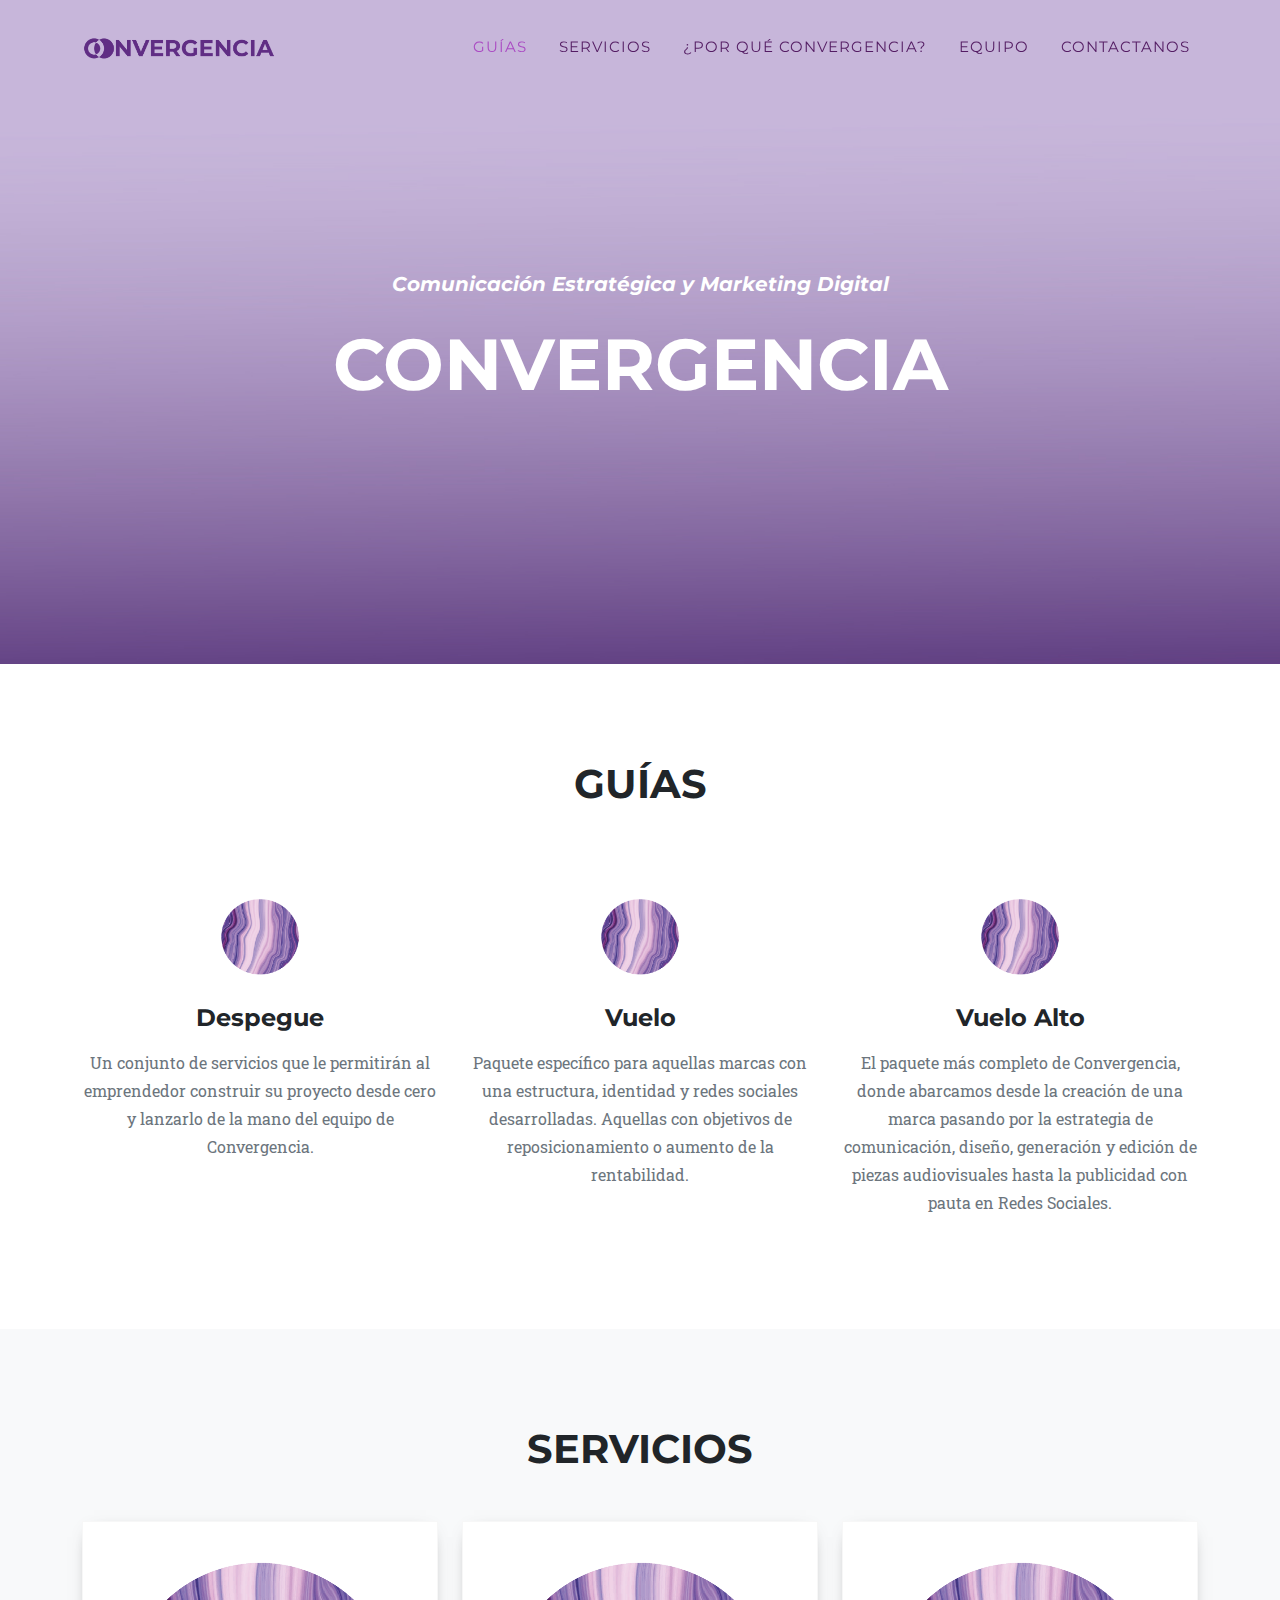
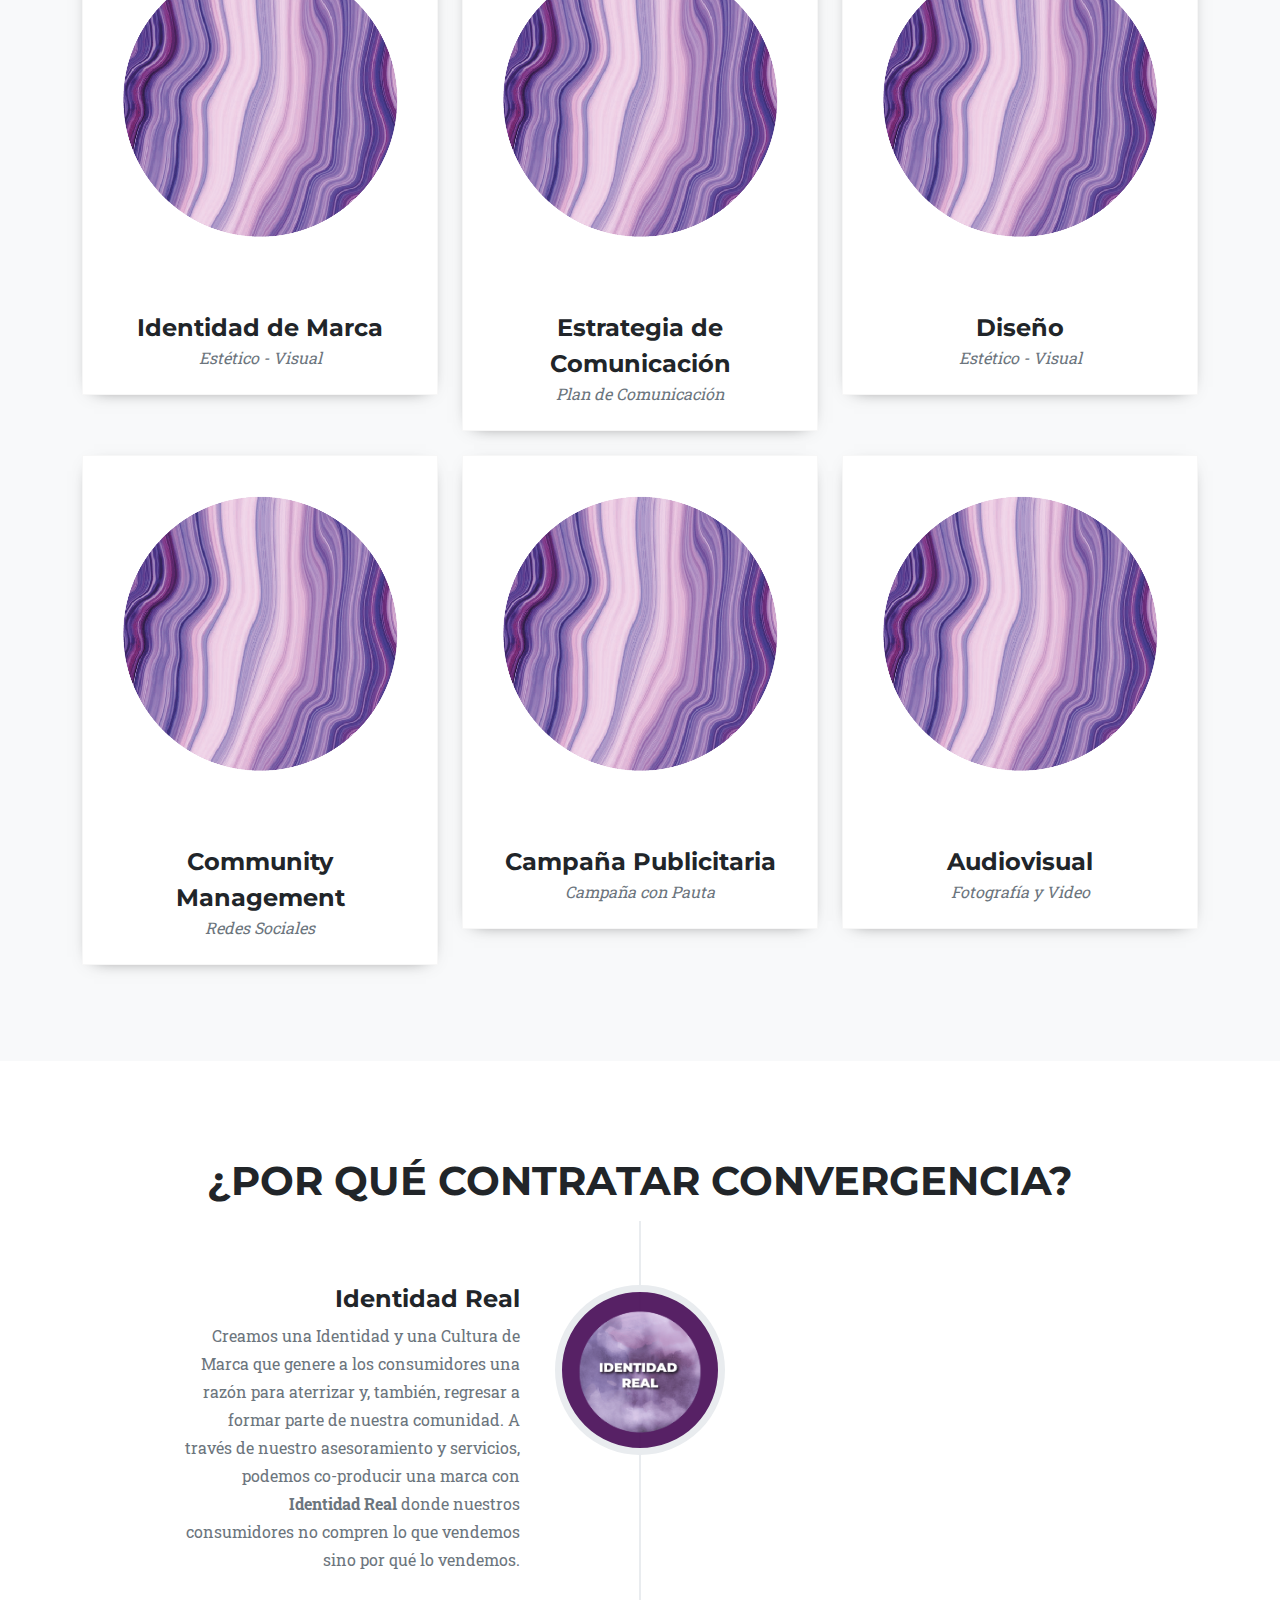
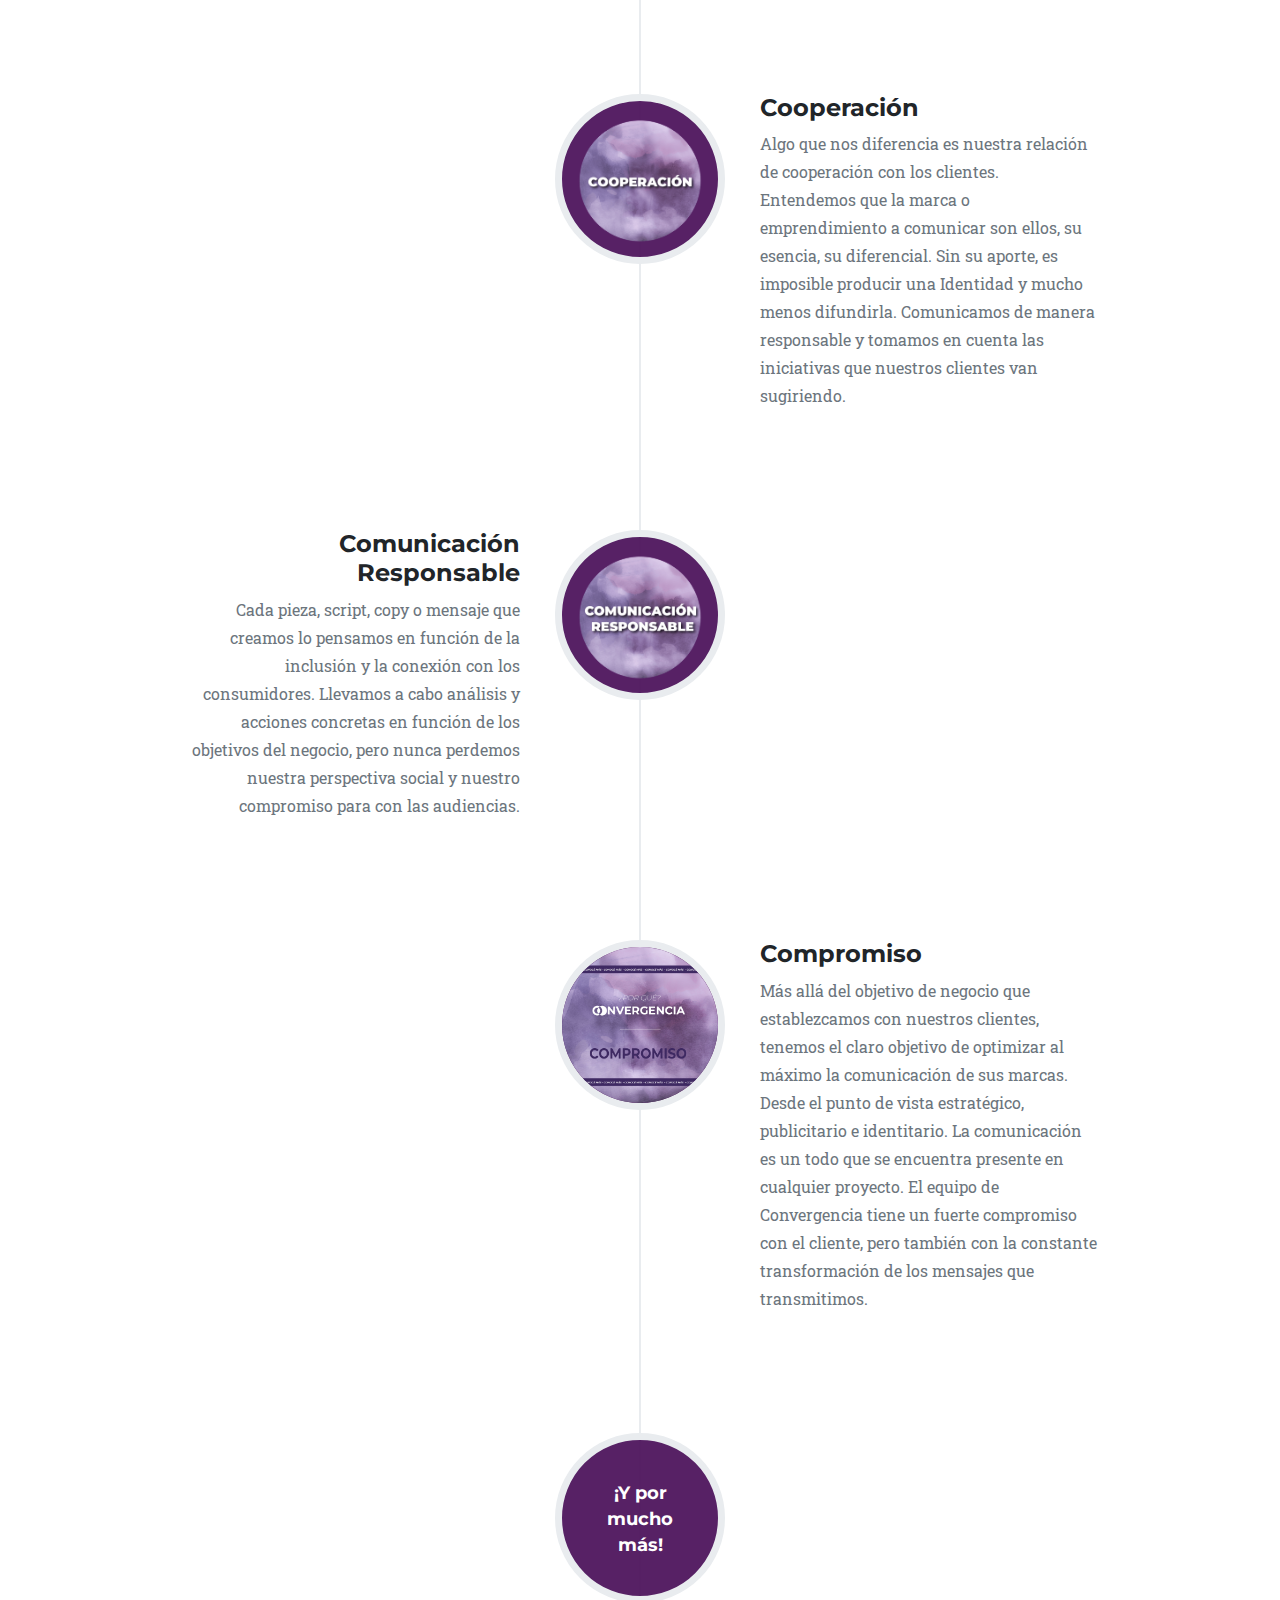
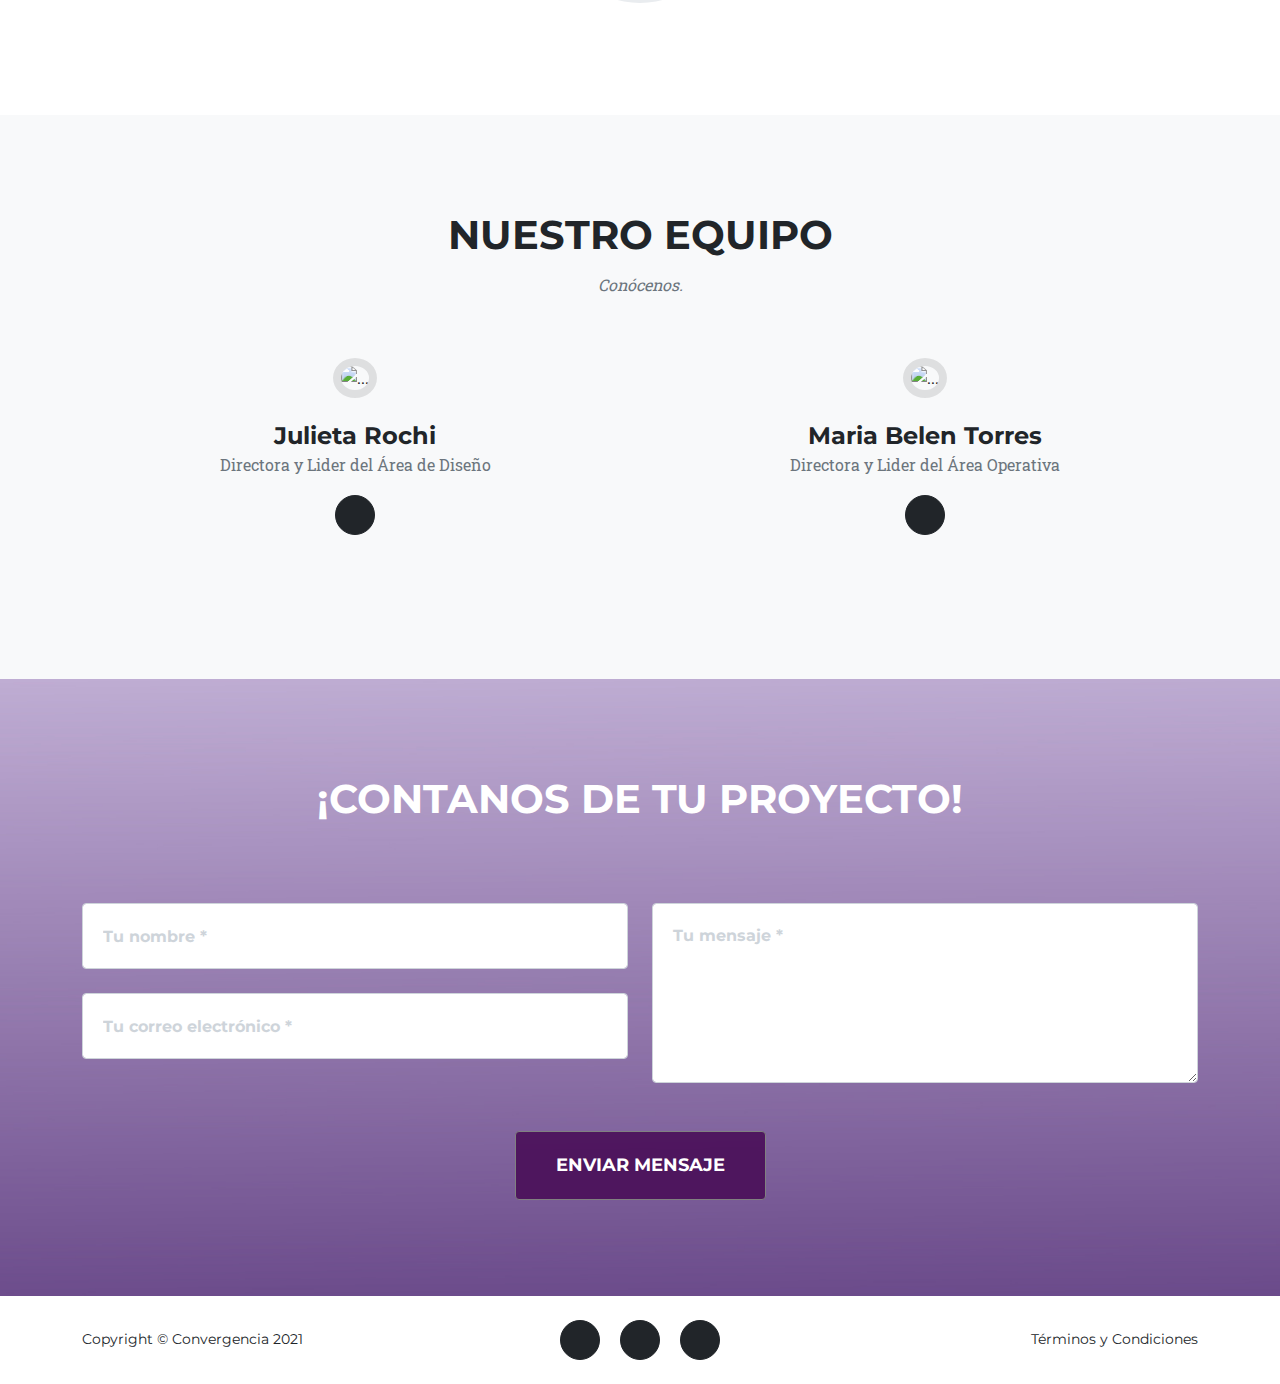
==== index.html @ 9af68dee "prueba6" ====
<!DOCTYPE html>
<html lang="en">
    <head>
        <meta charset="utf-8" />
        <meta name="viewport" content="width=device-width, initial-scale=1, shrink-to-fit=no" />
        <meta name="description" content="" />
        <meta name="author" content="" />
        <title>Convergencia - Agencia</title>
        <!-- Favicon-->
        <link rel="icon" type="image/convergencia" href="assets/img/logo-color-PNG.png" />
        <!-- Font Awesome icons (free version)-->
        <script src="https://use.fontawesome.com/releases/v5.15.4/js/all.js" crossorigin="anonymous"></script>
        <!-- Google fonts-->
        <link href="https://fonts.googleapis.com/css?family=Montserrat:400,700" rel="stylesheet" type="text/css" />
        <link href="https://fonts.googleapis.com/css?family=Roboto+Slab:400,100,300,700" rel="stylesheet" type="text/css" />
        <link href="css/styles.css" rel="stylesheet" />
        <link rel="stylesheet" href="https://cdnjs.cloudflare.com/ajax/libs/animate.css/4.1.1/animate.min.css" />
        <!--Google Jquery-->
        <script src="//ajax.googleapis.com/ajax/libs/jquery/1.9.1/jquery.min.js"></script>
    </head>
    <body id="page-top">
        <!-- Navigation-->
        <nav class="navbar navbar-expand-lg navbar-dark fixed-top" id="mainNav">
            <div class="container">
                <a class="navbar-brand" href="#page-top"><img src="assets/img/LogoColorPNG.png" alt="..." /></a>
                <button class="navbar-toggler" type="button" data-bs-toggle="collapse" data-bs-target="#navbarResponsive" aria-controls="navbarResponsive" aria-expanded="false" aria-label="Toggle navigation">
                    Menu
                    <i class="fas fa-bars ms-1"></i>
                </button>
                <div class="collapse navbar-collapse" id="navbarResponsive">
                    <ul class="navbar-nav text-uppercase ms-auto py-4 py-lg-0">
                        <li class="nav-item"><a class="nav-link" href="#services">Guías</a></li>
                        <li class="nav-item"><a class="nav-link" href="#portfolio">Servicios</a></li>
                        <li class="nav-item"><a class="nav-link" href="#about">¿Por qué Convergencia?</a></li>
                        <li class="nav-item"><a class="nav-link" href="#team">Equipo</a></li>
                        <li class="nav-item"><a class="nav-link" href="#contact">Contactanos</a></li>
                    </ul>
                </div>
            </div>
        </nav>
<!-- Masthead-->
        <header class="masthead">
            <div class="container">
                <div class="masthead-subheading animate__animated animate__fadeInUp">
                    <h2>Comunicación Estratégica y Marketing Digital</h2> 
                    <!-- <strong class="typewrite" data-period="4000" data-type="[ &quot;Develop.&quot;, &quot;Design.&quot;, &quot;Compromiso.&quot;, &quot;Transparencia.&quot; ]">
                        <span class="wrap">Compromiso</span></strong> -->
            </div>
                <div class="masthead-heading text-uppercase animate__animated animate__fadeIn">Convergencia</div>
                <!-- <a class="btn btn-primary btn-xl text-uppercase" href="#services">Tell Me More</a> -->
            </div>
        </header>
<!-- Guías/services--> <!-- crear varios grids más donde estén nuestros paquetes -->
        <section class="page-section" id="services">
            <div class="container">
                <div class="text-center">
                    <h2 class="section-heading text-uppercase animate__animated animate__fadeInUp" style="margin-bottom: 5rem;">Guías</h2>
                    <!-- <h3 class="section-subheading text-muted">Paquetes opcionales</h3> -->
                </div>
                <div class="row text-center">
                    <div class="col-md-4">
                        <!-- Crear un icono con nuestra estética que represente cada servicio -->
                        <span class="fa-stack fa-4x">
                            <img class="MesaDeTrabajoIMG" src="assets/img/GUIA.png" alt="">
                            <!-- <i class="fas fa-circle fa-stack-2x text-primary"></i>
                            <i class="fas fa-shopping-cart fa-stack-1x fa-inverse"></i> -->
                        </span>
                        <h4 class="my-3">Despegue</h4>
                        <p class="text-muted">Un conjunto de servicios que le permitirán al emprendedor construir su proyecto desde cero y lanzarlo de la mano del equipo de Convergencia.</p>
                    </div>
                    <div class="col-md-4">
                        <!-- Crear un icono con nuestra estética que represente cada servicio -->
                        <span class="fa-stack fa-4x">
                            <img class="MesaDeTrabajoIMG" src="assets/img/GUIA.png" alt="">
                            <!-- <i class="fas fa-circle fa-stack-2x text-primary"></i>
                            <i class="fas fa-laptop fa-stack-1x fa-inverse"></i> -->
                        </span>
                        <h4 class="my-3">Vuelo</h4>
                        <p class="text-muted">Paquete específico para aquellas marcas con una estructura, identidad y redes sociales desarrolladas. Aquellas con objetivos de reposicionamiento o aumento de la rentabilidad.</p>
                    </div>
                    <div class="col-md-4">
                        <!-- Crear un icono con nuestra estética que represente cada servicio -->
                        <span class="fa-stack fa-4x">
                            <img class="MesaDeTrabajoIMG" src="assets/img/GUIA.png" alt="">
                            <!-- <i class="fas fa-circle fa-stack-2x text-primary"></i>
                            <i class="fas fa-lock fa-stack-1x fa-inverse"></i> -->
                        </span>
                        <h4 class="my-3">Vuelo Alto</h4>
                        <p class="text-muted">El paquete más completo de Convergencia, donde abarcamos desde la creación de una marca pasando por la estrategia de comunicación, diseño, generación y edición de piezas audiovisuales hasta la publicidad con pauta en Redes Sociales.</p>
                    </div>
                </div>
            </div>
        </section>
<!-- PORTFOLIO / SERVICIOS -->
        <section class="page-section bg-light" id="portfolio"> 
            <div class="container">
                <div class="text-center">
                    <h2 class="section-heading text-uppercase animate__animated animate__fadeInUp" style="margin-bottom: 3rem;">Servicios</h2>
                    <!-- <h3 class="section-subheading text-muted">Servicios brindados por Convergencia</h3> -->
                </div>
                <div class="row">
                    <div class="col-lg-4 col-sm-6 mb-4">
                        <div class="portfolio-item">
                            <a class="portfolio-link" data-bs-toggle="modal" href="#portfolioModal1">
                                <div class="portfolio-hover">
                                    <div class="portfolio-hover-content"><i class="fas fa-plus fa-3x"></i></div>
                                </div>
                                <img class="img-fluid" src="assets/img/GUIA.png" alt="..." />
                            </a>
                            <div class="portfolio-caption">
                                <div class="portfolio-caption-heading">Identidad de Marca</div>
                                <div class="portfolio-caption-subheading text-muted">Estético - Visual</div>
                            </div>
                        </div>
                    </div>
                    <div class="col-lg-4 col-sm-6 mb-4">
                        <div class="portfolio-item">
                            <a class="portfolio-link" data-bs-toggle="modal" href="#portfolioModal2">
                                <div class="portfolio-hover">
                                    <div class="portfolio-hover-content"><i class="fas fa-plus fa-3x"></i></div>
                                </div>
                                <img class="img-fluid" src="assets/img/GUIA.png" alt="..." />
                            </a>
                            <div class="portfolio-caption">
                                <div class="portfolio-caption-heading">Estrategia de Comunicación</div>
                                <div class="portfolio-caption-subheading text-muted">Plan de Comunicación</div>
                            </div>
                        </div>
                    </div>
                    <div class="col-lg-4 col-sm-6 mb-4">
                        <div class="portfolio-item">
                            <a class="portfolio-link" data-bs-toggle="modal" href="#portfolioModal3">
                                <div class="portfolio-hover">
                                    <div class="portfolio-hover-content"><i class="fas fa-plus fa-3x"></i></div>
                                </div>
                                <img class="img-fluid" src="assets/img/GUIA.png" alt="..." />
                            </a>
                            <div class="portfolio-caption">
                                <div class="portfolio-caption-heading">Diseño</div>
                                <div class="portfolio-caption-subheading text-muted">Estético - Visual</div>
                            </div>
                        </div>
                    </div>
                    <div class="col-lg-4 col-sm-6 mb-4 mb-lg-0">
                        <div class="portfolio-item">
                            <a class="portfolio-link" data-bs-toggle="modal" href="#portfolioModal4">
                                <div class="portfolio-hover">
                                    <div class="portfolio-hover-content"><i class="fas fa-plus fa-3x"></i></div>
                                </div>
                                <img class="img-fluid" src="assets/img/GUIA.png" alt="..." />
                            </a>
                            <div class="portfolio-caption">
                                <div class="portfolio-caption-heading">Community Management</div>
                                <div class="portfolio-caption-subheading text-muted">Redes Sociales</div>
                            </div>
                        </div>
                    </div>
                    <div class="col-lg-4 col-sm-6 mb-4 mb-sm-0">
                        <div class="portfolio-item">
                            <a class="portfolio-link" data-bs-toggle="modal" href="#portfolioModal5">
                                <div class="portfolio-hover">
                                    <div class="portfolio-hover-content"><i class="fas fa-plus fa-3x"></i></div>
                                </div>
                                <img class="img-fluid" src="assets/img/GUIA.png" alt="..." />
                            </a>
                            <div class="portfolio-caption">
                                <div class="portfolio-caption-heading">Campaña Publicitaria</div>
                                <div class="portfolio-caption-subheading text-muted">Campaña con Pauta</div>
                            </div>
                        </div>
                    </div>
                    <div class="col-lg-4 col-sm-6">
                        <div class="portfolio-item">
                            <a class="portfolio-link" data-bs-toggle="modal" href="#portfolioModal6">
                                <div class="portfolio-hover">
                                    <div class="portfolio-hover-content"><i class="fas fa-plus fa-3x"></i></div>
                                </div>
                                <img class="img-fluid" src="assets/img/GUIA.png" alt="..." />
                            </a>
                            <div class="portfolio-caption">
                                <div class="portfolio-caption-heading">Audiovisual</div>
                                <div class="portfolio-caption-subheading text-muted">Fotografía y Video</div>
                            </div>
                        </div>
                    </div>
                </div>
            </div>
        </section>     
        <!-- About--> <!-- El about cambiaremos el formato y daremos MISION VISION PRINCIPIOS DE LA AGENCIA con alguna estetica nueva -->
        <section class="page-section" id="about">
            <div class="container">
                <div class="text-center">
                    <h2 class="section-heading text-uppercase animate__animated animate__fadeInUp">¿Por qué contratar Convergencia?</h2>
                    <!-- <h3 class="section-subheading text-muted">Lorem ipsum dolor sit amet consectetur.</h3> -->
                </div>
                <ul class="timeline">
                    <li>
                        <div class="timeline-image"><img class="rounded-circle img-fluid" src="assets/img/PQ CONVERGENCIA 2.png" alt="..." /></div>
                        <div class="timeline-panel">
                            <div class="timeline-heading">
                                <h4>Identidad Real</h4>
                                <!-- <h4 class="subheading">Lorem</h4> -->
                            </div>
                            <div class="timeline-body"><p class="text-muted">Creamos una Identidad y una Cultura de Marca que genere a los consumidores una razón para aterrizar y, también, regresar a formar parte de nuestra comunidad. A través de nuestro asesoramiento y servicios, podemos co-producir una marca con <strong>Identidad Real</strong> donde nuestros consumidores no compren lo que vendemos sino por qué lo vendemos.</p></div>
                        </div>
                    </li>
                    <li class="timeline-inverted">
                        <div class="timeline-image"><img class="rounded-circle img-fluid" src="assets/img/PQ CONVERGENCIA 1.png" alt="..." /></div>
                        <div class="timeline-panel">
                            <div class="timeline-heading">
                                <h4>Cooperación</h4>
                                <!-- <h4 class="subheading">Lorem</h4> -->
                            </div>
                            <div class="timeline-body"><p class="text-muted">Algo que nos diferencia es nuestra relación de cooperación con los clientes. Entendemos que la marca o emprendimiento a comunicar son ellos, su esencia, su diferencial. Sin su aporte, es imposible producir una Identidad y mucho menos difundirla. Comunicamos de manera responsable y tomamos en cuenta las iniciativas que nuestros clientes van sugiriendo.</p></div>
                        </div>
                    </li>
                    <li>
                        <div class="timeline-image"><img class="rounded-circle img-fluid" src="assets/img/PQ CONVERGENCIA 3.png" alt="..." /></div>
                        <div class="timeline-panel">
                            <div class="timeline-heading">
                                <h4>Comunicación Responsable</h4>
                                <!-- <h4 class="subheading">Transition to Full Service</h4> -->
                            </div>
                            <div class="timeline-body"><p class="text-muted">Cada pieza, script, copy o mensaje que creamos lo pensamos en función de la inclusión y la conexión con los consumidores. Llevamos a cabo análisis y acciones concretas en función de los objetivos del negocio, pero nunca perdemos nuestra perspectiva social y nuestro compromiso para con las audiencias. </p></div>
                        </div>
                    </li>
                    <li class="timeline-inverted">
                        <div class="timeline-image"><img class="rounded-circle img-fluid" src="assets/img/cooperacion-prueba.jpg" alt="..." /></div>
                        <div class="timeline-panel">
                            <div class="timeline-heading">
                                <h4>Compromiso</h4>
                                <!-- <h4 class="subheading">Lorem</h4> -->
                            </div>
                            <div class="timeline-body"><p class="text-muted">Más allá del objetivo de negocio que establezcamos con nuestros clientes, tenemos el claro objetivo de optimizar al máximo la comunicación de sus marcas. Desde el punto de vista estratégico, publicitario e identitario. La comunicación es un todo que se encuentra presente en cualquier proyecto. El equipo de Convergencia tiene un fuerte compromiso con el cliente, pero también con la constante transformación de los mensajes que transmitimos.</p></div>
                        </div>
                    </li>
                    <li class="timeline-inverted">
                        <div class="timeline-image">
                            <h4>
                                ¡Y por
                                <br />
                                mucho
                                <br />
                                más!
                            </h4>
                        </div>
                    </li>
                </ul>
            </div>
        </section>
        <!-- Team-->
        <section class="page-section bg-light" id="team">
            <div class="container">
                <div class="text-center">
                    <h2 class="section-heading text-uppercase animate__animated animate__fadeInUp">Nuestro Equipo</h2>
                    <h3 class="section-subheading text-muted">Conócenos.</h3>
                </div>
                <div class="row">
                    <div class="col-lg-4">
                        <div class="team-member">
                            <img class="mx-auto rounded-circle" src="assets/img/perfilJuli1.png" alt="..." />
                            <h4>Julieta Rochi</h4>
                            <p class="text-muted">Directora y Lider del Área de Diseño</p>
                            <!-- <a class="btn btn-dark btn-social mx-2" href="#!"><i class="fab fa-twitter"></i></a>
                            <a class="btn btn-dark btn-social mx-2" href="#!"><i class="fab fa-facebook-f"></i></a> -->
                            <a class="btn btn-dark btn-social mx-2" href="https://www.linkedin.com/in/julieta-rochi-434323142/"><i class="fab fa-linkedin-in"></i></a>
                        </div>
                    </div>
                    <!-- <div class="col-lg-4">
                        <div class="team-member">
                            <img class="mx-auto rounded-circle" src="assets/img/team/2.jpg" alt="..." />
                            <h4>Diana Petersen</h4>
                            <p class="text-muted">Lead Marketer</p>
                            <a class="btn btn-dark btn-social mx-2" href="#!"><i class="fab fa-twitter"></i></a>
                            <a class="btn btn-dark btn-social mx-2" href="#!"><i class="fab fa-facebook-f"></i></a>
                            <a class="btn btn-dark btn-social mx-2" href="#!"><i class="fab fa-linkedin-in"></i></a>
                        </div>
                    </div> -->
                    <div class="col-lg-4">
                        <div class="team-member">
                            <img class="mx-auto rounded-circle" src="assets/img/perfilBelu1.png" alt="..." />
                            <h4>Maria Belen Torres</h4>
                            <p class="text-muted">Directora y Lider del Área Operativa</p>
                            <!-- <a class="btn btn-dark btn-social mx-2" href="#!"><i class="fab fa-twitter"></i></a>
                            <a class="btn btn-dark btn-social mx-2" href="#!"><i class="fab fa-facebook-f"></i></a> -->
                            <a class="btn btn-dark btn-social mx-2" href="https://www.linkedin.com/in/maria-belen-torres-picchetti/"><i class="fab fa-linkedin-in"></i></a>
                        </div>
                    </div>
                </div>
                <div class="row">
                    <!-- <div class="col-lg-8 mx-auto text-center"><p class="large text-muted">Lorem ipsum dolor sit amet, consectetur adipisicing elit. Aut eaque, laboriosam veritatis, quos non quis ad perspiciatis, totam corporis ea, alias ut unde.</p></div>
                </div> -->
            </div>
        </section>
        <!-- Clients - NO TENDREMOS ESTA SECCION AUN
        <div class="py-5">
            <div class="container">
                <div class="row align-items-center">
                    <div class="col-md-3 col-sm-6 my-3">
                        <a href="#!"><img class="img-fluid img-brand d-block mx-auto" src="assets/img/logos/microsoft.svg" alt="..." /></a>
                    </div>
                    <div class="col-md-3 col-sm-6 my-3">
                        <a href="#!"><img class="img-fluid img-brand d-block mx-auto" src="assets/img/logos/google.svg" alt="..." /></a>
                    </div>
                    <div class="col-md-3 col-sm-6 my-3">
                        <a href="#!"><img class="img-fluid img-brand d-block mx-auto" src="assets/img/logos/facebook.svg" alt="..." /></a>
                    </div>
                    <div class="col-md-3 col-sm-6 my-3">
                        <a href="#!"><img class="img-fluid img-brand d-block mx-auto" src="assets/img/logos/ibm.svg" alt="..." /></a>
                    </div>
                </div>
            </div>
        </div> -->
        <!-- Contact-->
        <section class="page-section" id="contact">
            <div class="container">
                <div class="text-center">
                    <h2 class="section-heading text-uppercase">¡Contanos de tu proyecto!</h2>
                    <!-- Aca necesitamos insertar un fondo que no opaque el H3 -->
                    <!-- <h3 class="section-subheading text-muted">Lorem ipsum dolor sit amet consectetur.</h3> -->
                </div>
                <!-- * * * * * * * * * * * * * * *-->
                <!-- * * SB Forms Contact Form * *-->
                <!-- * * * * * * * * * * * * * * *-->
                <!-- This form is pre-integrated with SB Forms.-->
                <!-- To make this form functional, sign up at-->
                <!-- https://startbootstrap.com/solution/contact-forms-->
                <!-- to get an API token!-->
                <form id="contactForm" data-sb-form-api-token="API_TOKEN">
                    <div class="row align-items-stretch mb-5">
                        <div class="col-md-6">
                            <div class="form-group">
                                <!-- Name input-->
                                <input class="form-control" id="name" type="text" placeholder="Tu nombre *" data-sb-validations="required" />
                                <div class="invalid-feedback" data-sb-feedback="name:required">Un nombre es requerido.</div>
                            </div>
                            <div class="form-group">
                                <!-- Email address input-->
                                <input class="form-control" id="email" type="email" placeholder="Tu correo electrónico *" data-sb-validations="required,email" />
                                <div class="invalid-feedback" data-sb-feedback="email:required">Un correo electrónico es requerido.</div>
                                <div class="invalid-feedback" data-sb-feedback="email:email">El correo no es válido.</div>
                            </div>
                            <div class="form-group mb-md-0">
                                <!-- Phone number input-->
                                <!-- <input class="form-control" id="phone" type="tel" placeholder="Your Phone *" data-sb-validations="required" />
                                <div class="invalid-feedback" data-sb-feedback="phone:required">A phone number is required.</div> -->
                            </div>
                        </div>
                        <div class="col-md-6">
                            <div class="form-group form-group-textarea mb-md-0">
                                <!-- Message input-->
                                <textarea class="form-control" id="message" placeholder="Tu mensaje *" data-sb-validations="required"></textarea>
                                <div class="invalid-feedback" data-sb-feedback="message:required">Un mensaje es requerido.</div>
                            </div>
                        </div>
                    </div>
                    <!-- Submit success message-->
                    <!---->
                    <!-- This is what your users will see when the form-->
                    <!-- has successfully submitted-->
                    <div class="d-none" id="submitSuccessMessage">
                        <div class="text-center text-white mb-3">
                            <div class="fw-bolder">Se ha enviado tu mensaje al equipo</div>
                            To activate this form, sign up at
                            <br />
                            <a href="https://startbootstrap.com/solution/contact-forms">https://startbootstrap.com/solution/contact-forms</a>
                        </div>
                    </div>
                    <!-- Submit error message-->
                    <!---->
                    <!-- This is what your users will see when there is-->
                    <!-- an error submitting the form-->
                    <div class="d-none" id="submitErrorMessage"><div class="text-center text-danger mb-3">Ha ocurrido un error al enviar tu mensaje</div></div>
                    <!-- Submit Button-->
                    <div class="text-center"><button class="btn btn-primary btn-xl text-uppercase" id="submitButton" type="submit">Enviar mensaje</button></div>
                </form>
            </div>
        </section>
        <!-- Footer-->
        <footer class="footer py-4">
            <div class="container">
                <div class="row align-items-center">
                    <div class="col-lg-4 text-lg-start">Copyright &copy; Convergencia 2021</div>
                    <div class="col-lg-4 my-3 my-lg-0">
                        <a class="btn btn-dark btn-social mx-2" href="#!"><i class="fab fa-instagram"></i></a>
                        <a class="btn btn-dark btn-social mx-2" href="#!"><i class="fab fa-facebook-f"></i></a>
                        <a class="btn btn-dark btn-social mx-2" href="#!"><i class="fab fa-linkedin-in"></i></a>
                    </div>
                    <div class="col-lg-4 text-lg-end">
                        <!-- <a class="link-dark text-decoration-none me-3" href="#!">Política de Privacidad</a> -->
                        <a class="link-dark text-decoration-none" href="#!">Términos y Condiciones</a>
                    </div>
                </div>
            </div>
        </footer>




        <!-- Portfolio Modals-->
        <!-- Portfolio item 1 modal popup-->
        <div class="portfolio-modal modal" id="portfolioModal1" tabindex="-1" role="dialog" aria-hidden="true">
            <div class="modal-dialog">
                <div class="modal-content">
                    <div class="close-modal" data-bs-dismiss="modal"><img src="assets/img/close-icon.svg" alt="Close modal" /></div>
                    <div class="container">
                        <div class="row justify-content-center">
                            <div class="col-lg-8">
                                <div class="modal-body">
                                    <!-- Project details-->
                                    <h2 class="text-uppercase" style="margin-bottom: 5rem;">Identidad de Marca</h2>
                                    <!-- <p class="item-intro text-muted">Lorem ipsum dolor sit amet consectetur.</p> -->
                                <div class="listaServicios" style="display: block; align-self: center;">   
                                    <ul style= "list-style-type:none;" >
                                        <div class="containerParrafoServicios">
                                            <p>La <strong>Identidad</strong> de una marca es fundamental para lograr cualquier objetivo que nos propongamos. Convergencia co-trabaja con el cliente asesorando y produciendo material y significados que logran construir un <i>concepto de marca</i>. No se trata de un elemento abstracto, lejano al consumidor, se trata de un conjunto de elementos visuales: tipografías, colores, ilustraciones, piezas, entre otros. Ellos constituyen un <strong>todo</strong> que forma la <strong>Identidad Real</strong> de una marca. Desde donde partimos para crear cualquier Plan de Negocio o Comunicación.</p>
                                        </div>
                                    <!-- <img class="img-fluid d-block mx-auto" src="assets/img/GUIA.png" alt="..." style="height: 10rem; width: 10rem;" /> -->
                                        <li class="itemListaServicios">Creación/Rediseño de Logo</li>
                                        <li class="itemListaServicios">Paleta de Colores</li>
                                        <li class="itemListaServicios">Moodboard de Referencias Estéticas</li>
                                        <li class="itemListaServicios">Tipografía principal y secundaria</li>
                                    </ul>
                                </div>
                                <div>                                    
                                    <!--<input type="button" class="btn btn-primary btn-xl" data-bs-dismiss="modal" onclick=; value="ENVIANOS UN MENSAJE" /> -->
                                    <button type="button" class="btn btn-primary btn-xl" onclick="scrollToTarget()">ENVIANOS UN MENSAJE</button>
                                    </script>
                                </div>
                            </div>
                        </div>
                    </div>
                </div>
            </div>
        </div>
       
        <!-- Bootstrap core JS-->
        <script src="https://cdn.jsdelivr.net/npm/bootstrap@5.1.3/dist/js/bootstrap.bundle.min.js"></script>
        <!-- Core theme JS-->
        <script src="js/scripts.js"></script>
        <!-- * * * * * * * * * * * * * * * * * * * * * * * * * * * * * * * * * * * * * * * *-->
        <!-- * *                               SB Forms JS                               * *-->
        <!-- * * Activate your form at https://startbootstrap.com/solution/contact-forms * *-->
        <!-- * * * * * * * * * * * * * * * * * * * * * * * * * * * * * * * * * * * * * * * *-->
        <script src="https://cdn.startbootstrap.com/sb-forms-latest.js"></script>
    </body>
</html>
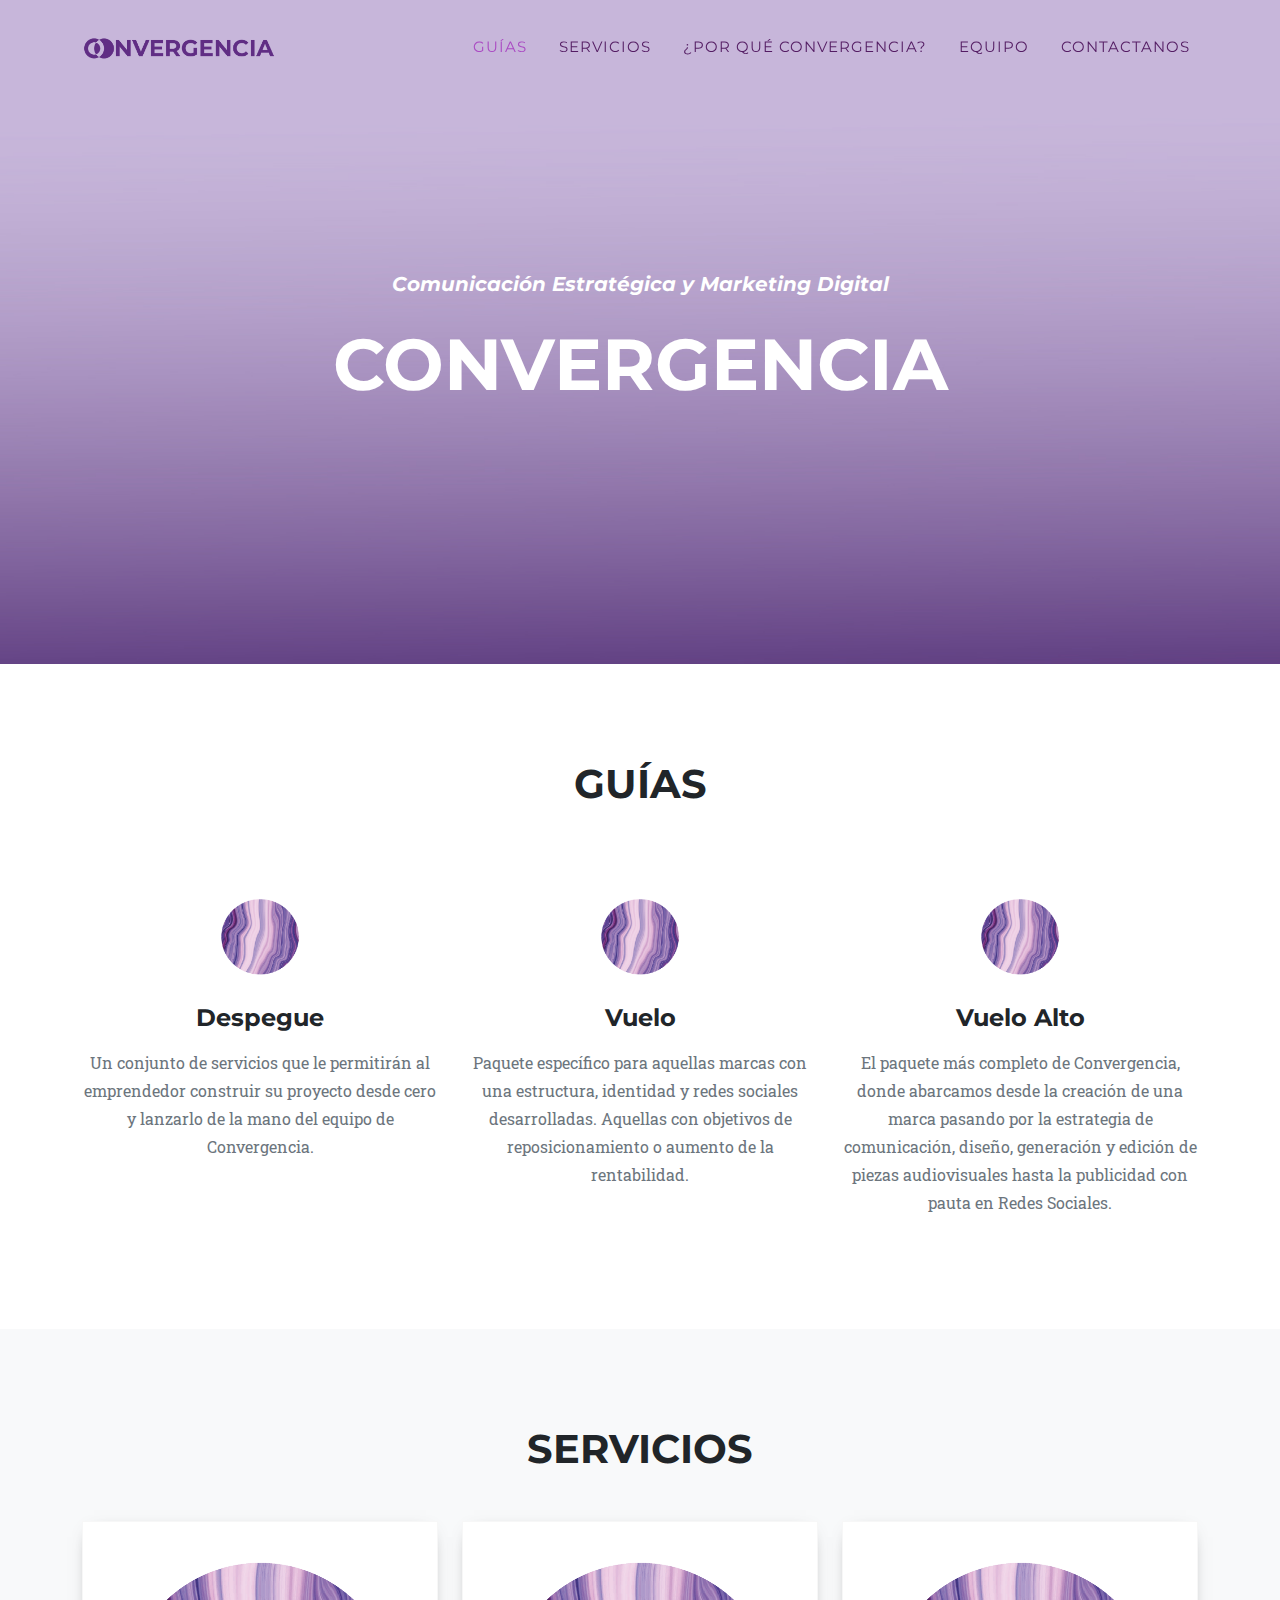
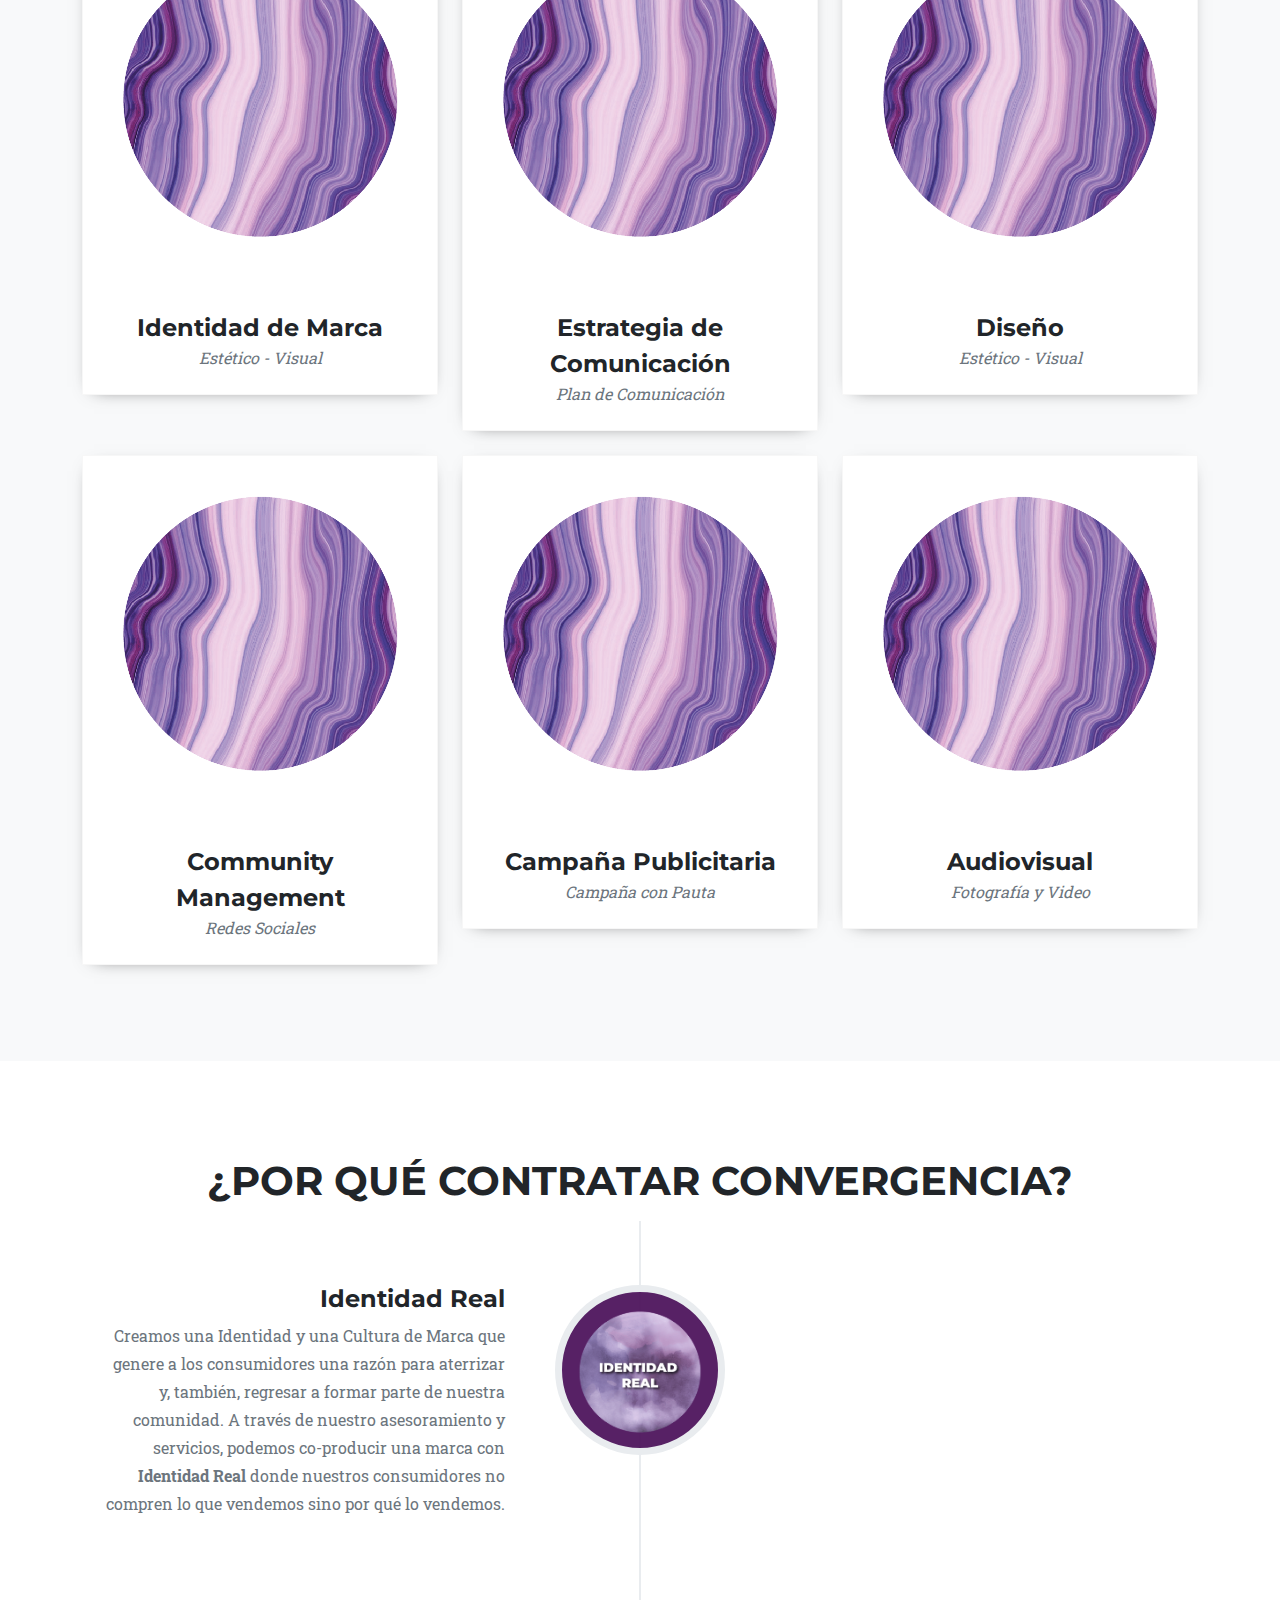
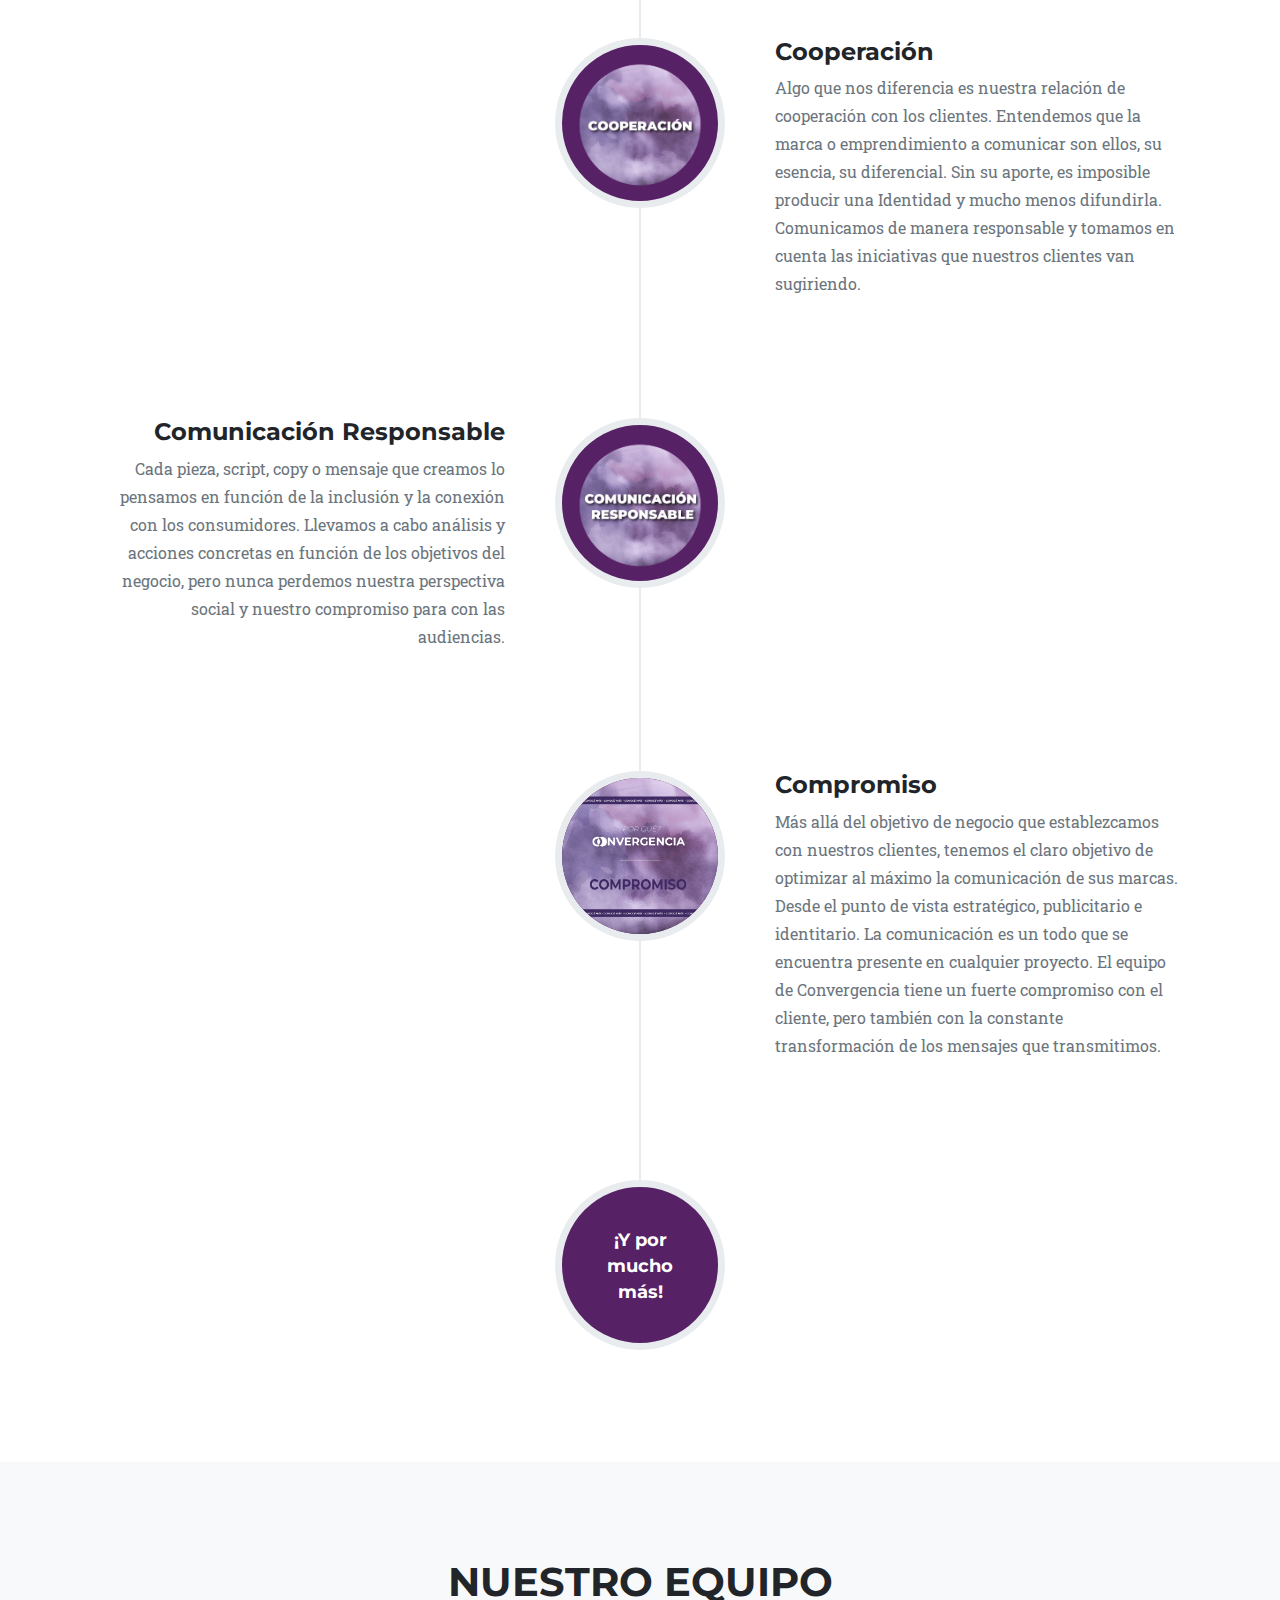
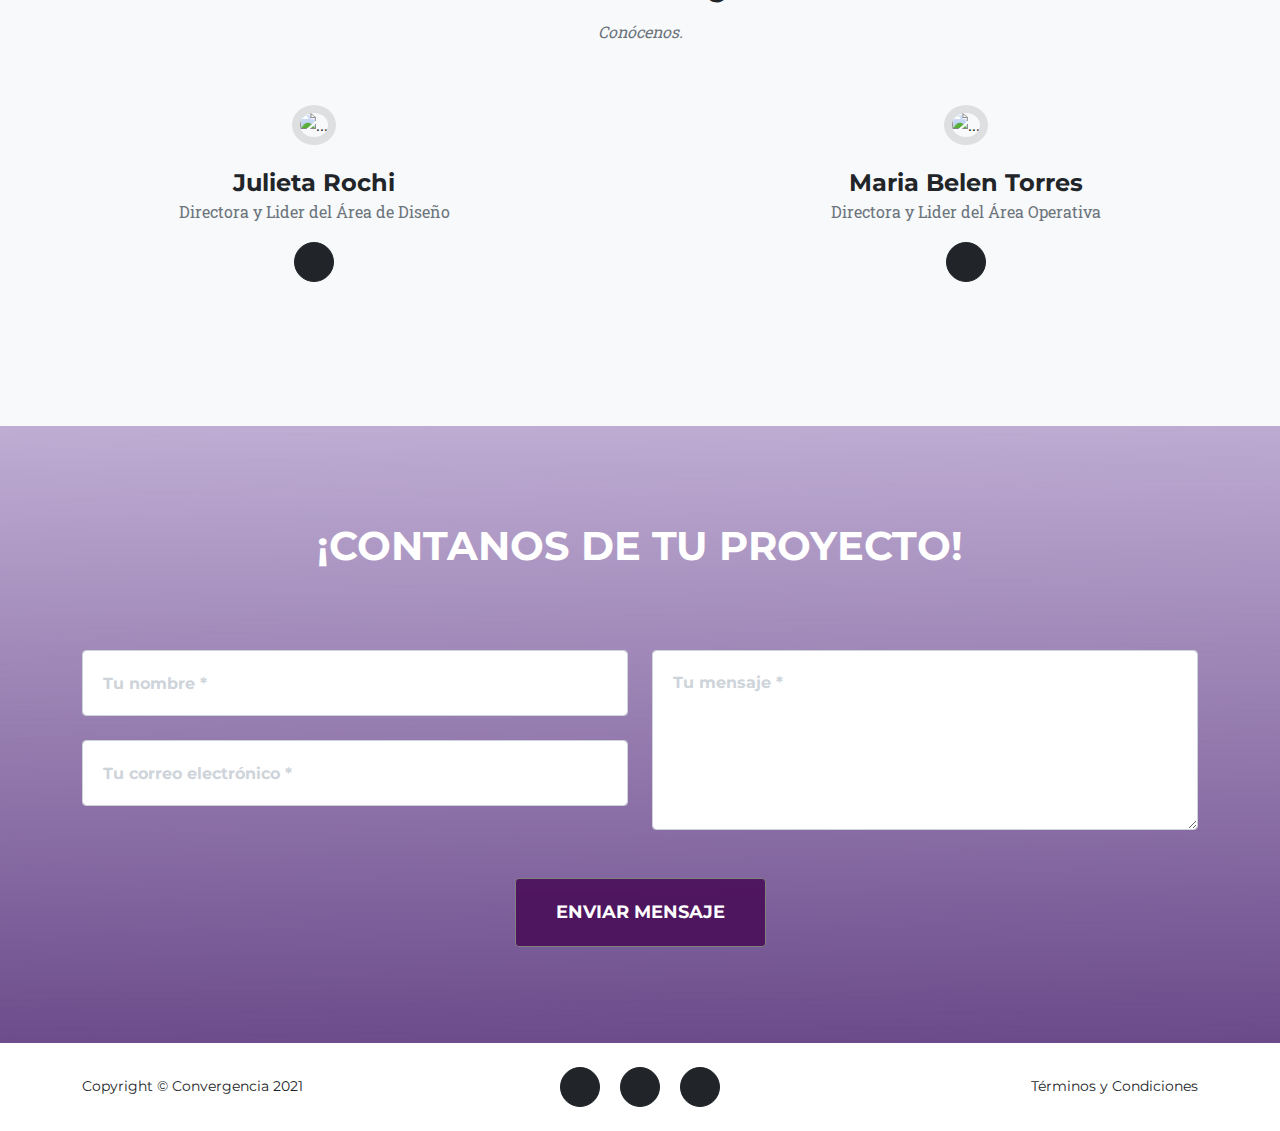
==== commit c76f2724: "compartamentalizacion del index" ====
--- a/index.html
+++ b/index.html
@@ -17,6 +17,9 @@
         <link rel="stylesheet" href="https://cdnjs.cloudflare.com/ajax/libs/animate.css/4.1.1/animate.min.css" />
         <!--Google Jquery-->
         <script src="//ajax.googleapis.com/ajax/libs/jquery/1.9.1/jquery.min.js"></script>
+        <!--Modal buttons-->
+        <div w3-include-html="modals.html"></div>
+        
     </head>
     <body id="page-top">
         <!-- Navigation-->
@@ -157,7 +160,8 @@
                     </div>
                     <div class="col-lg-4 col-sm-6 mb-4 mb-sm-0">
                         <div class="portfolio-item">
-                            <a class="portfolio-link" data-bs-toggle="modal" href="#portfolioModal5">
+                  
+          <a class="portfolio-link" data-bs-toggle="modal" href="#portfolioModal5">
                                 <div class="portfolio-hover">
                                     <div class="portfolio-hover-content"><i class="fas fa-plus fa-3x"></i></div>
                                 </div>
@@ -189,7 +193,8 @@
         <!-- About--> <!-- El about cambiaremos el formato y daremos MISION VISION PRINCIPIOS DE LA AGENCIA con alguna estetica nueva -->
         <section class="page-section" id="about">
             <div class="container">
-                <div class="text-center">
+                <d
+                iv class="text-center">
                     <h2 class="section-heading text-uppercase animate__animated animate__fadeInUp">¿Por qué contratar Convergencia?</h2>
                     <!-- <h3 class="section-subheading text-muted">Lorem ipsum dolor sit amet consectetur.</h3> -->
                 </div>
@@ -244,13 +249,15 @@
                                 más!
                             </h4>
                         </div>
-                    </li>
+                  
+  </li>
                 </ul>
             </div>
         </section>
         <!-- Team-->
         <section class="page-section bg-light" id="team">
-            <div class="container">
+            <div class="c
+            ontainer">
                 <div class="text-center">
                     <h2 class="section-heading text-uppercase animate__animated animate__fadeInUp">Nuestro Equipo</h2>
                     <h3 class="section-subheading text-muted">Conócenos.</h3>
@@ -281,7 +288,8 @@
                             <img class="mx-auto rounded-circle" src="assets/img/perfilBelu1.png" alt="..." />
                             <h4>Maria Belen Torres</h4>
                             <p class="text-muted">Directora y Lider del Área Operativa</p>
-                            <!-- <a class="btn btn-dark btn-social mx-2" href="#!"><i class="fab fa-twitter"></i></a>
+                         
+   <!-- <a class="btn btn-dark btn-social mx-2" href="#!"><i class="fab fa-twitter"></i></a>
                             <a class="btn btn-dark btn-social mx-2" href="#!"><i class="fab fa-facebook-f"></i></a> -->
                             <a class="btn btn-dark btn-social mx-2" href="https://www.linkedin.com/in/maria-belen-torres-picchetti/"><i class="fab fa-linkedin-in"></i></a>
                         </div>
@@ -398,42 +406,7 @@
 
 
         <!-- Portfolio Modals-->
-        <!-- Portfolio item 1 modal popup-->
-        <div class="portfolio-modal modal" id="portfolioModal1" tabindex="-1" role="dialog" aria-hidden="true">
-            <div class="modal-dialog">
-                <div class="modal-content">
-                    <div class="close-modal" data-bs-dismiss="modal"><img src="assets/img/close-icon.svg" alt="Close modal" /></div>
-                    <div class="container">
-                        <div class="row justify-content-center">
-                            <div class="col-lg-8">
-                                <div class="modal-body">
-                                    <!-- Project details-->
-                                    <h2 class="text-uppercase" style="margin-bottom: 5rem;">Identidad de Marca</h2>
-                                    <!-- <p class="item-intro text-muted">Lorem ipsum dolor sit amet consectetur.</p> -->
-                                <div class="listaServicios" style="display: block; align-self: center;">   
-                                    <ul style= "list-style-type:none;" >
-                                        <div class="containerParrafoServicios">
-                                            <p>La <strong>Identidad</strong> de una marca es fundamental para lograr cualquier objetivo que nos propongamos. Convergencia co-trabaja con el cliente asesorando y produciendo material y significados que logran construir un <i>concepto de marca</i>. No se trata de un elemento abstracto, lejano al consumidor, se trata de un conjunto de elementos visuales: tipografías, colores, ilustraciones, piezas, entre otros. Ellos constituyen un <strong>todo</strong> que forma la <strong>Identidad Real</strong> de una marca. Desde donde partimos para crear cualquier Plan de Negocio o Comunicación.</p>
-                                        </div>
-                                    <!-- <img class="img-fluid d-block mx-auto" src="assets/img/GUIA.png" alt="..." style="height: 10rem; width: 10rem;" /> -->
-                                        <li class="itemListaServicios">Creación/Rediseño de Logo</li>
-                                        <li class="itemListaServicios">Paleta de Colores</li>
-                                        <li class="itemListaServicios">Moodboard de Referencias Estéticas</li>
-                                        <li class="itemListaServicios">Tipografía principal y secundaria</li>
-                                    </ul>
-                                </div>
-                                <div>                                    
-                                    <!--<input type="button" class="btn btn-primary btn-xl" data-bs-dismiss="modal" onclick=; value="ENVIANOS UN MENSAJE" /> -->
-                                    <button type="button" class="btn btn-primary btn-xl" onclick="scrollToTarget()">ENVIANOS UN MENSAJE</button>
-                                    </script>
-                                </div>
-                            </div>
-                        </div>
-                    </div>
-                </div>
-            </div>
-        </div>
-       
+        
         <!-- Bootstrap core JS-->
         <script src="https://cdn.jsdelivr.net/npm/bootstrap@5.1.3/dist/js/bootstrap.bundle.min.js"></script>
         <!-- Core theme JS-->
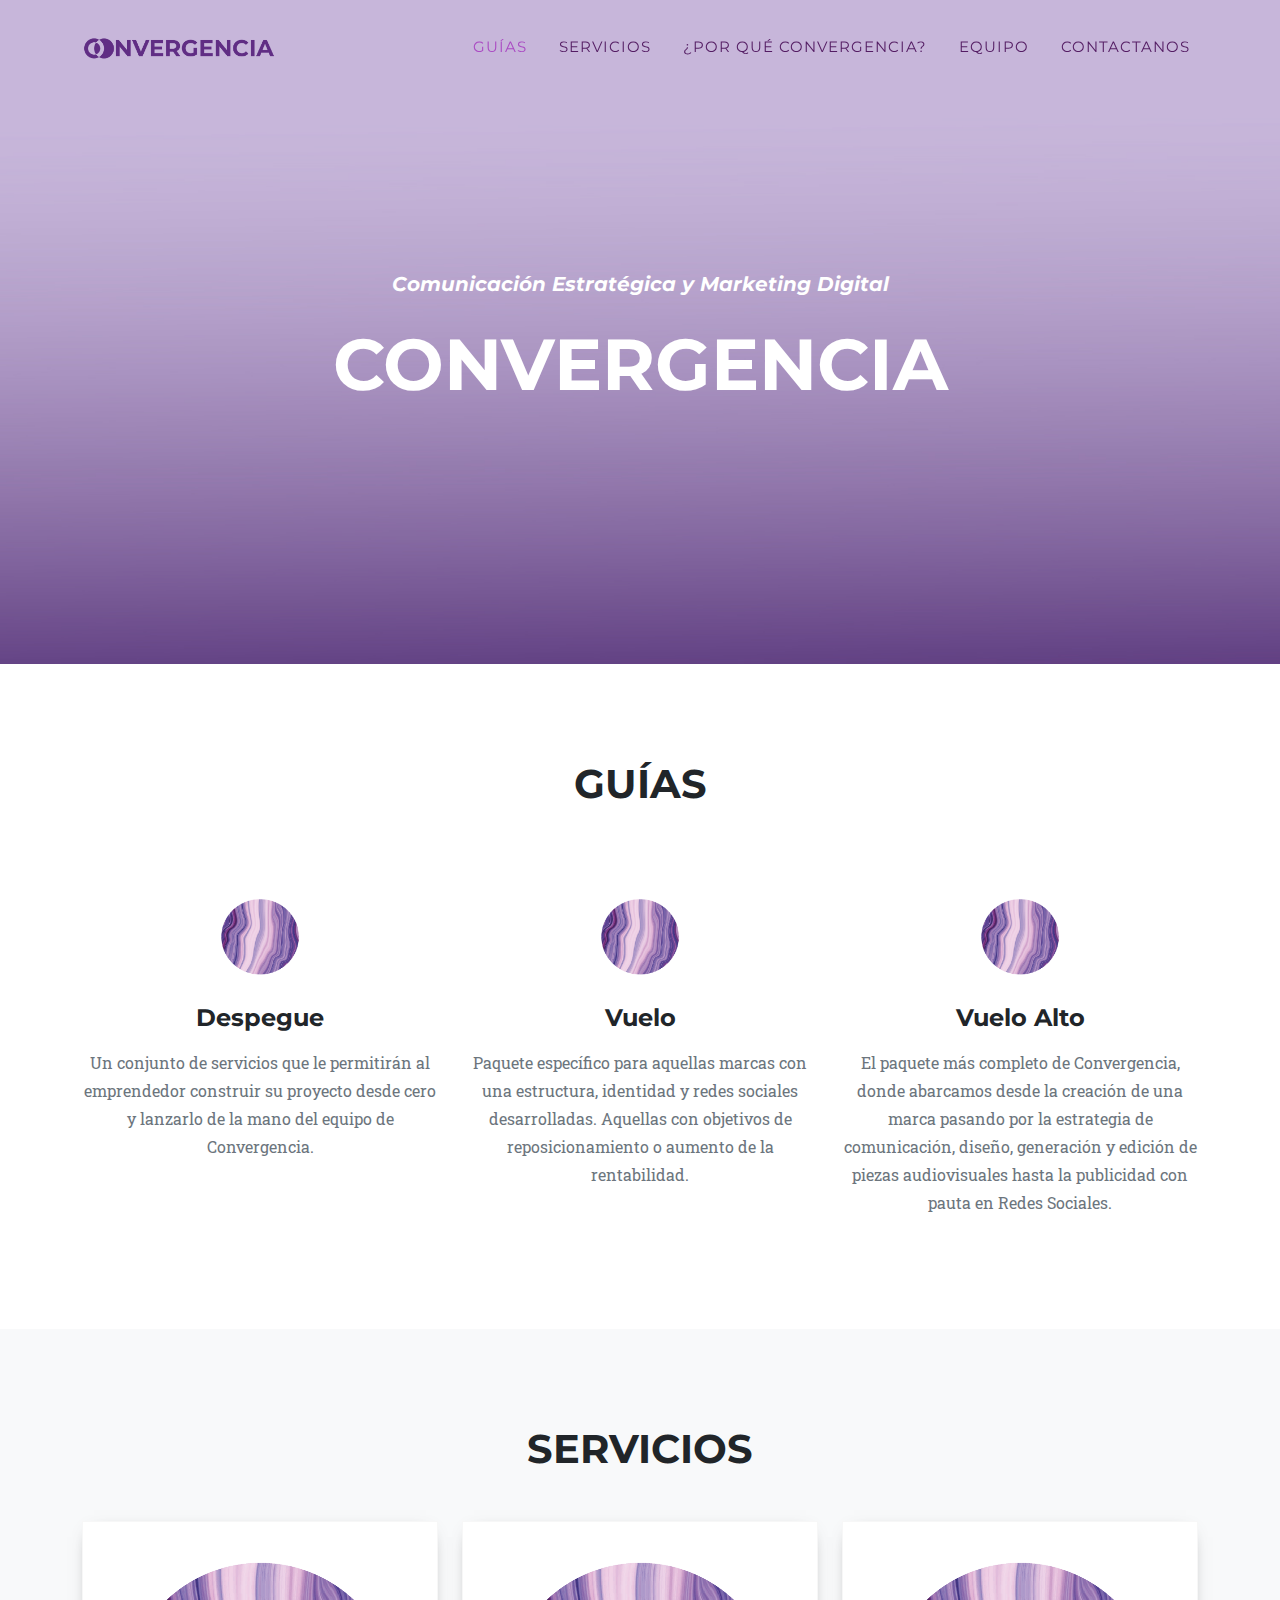
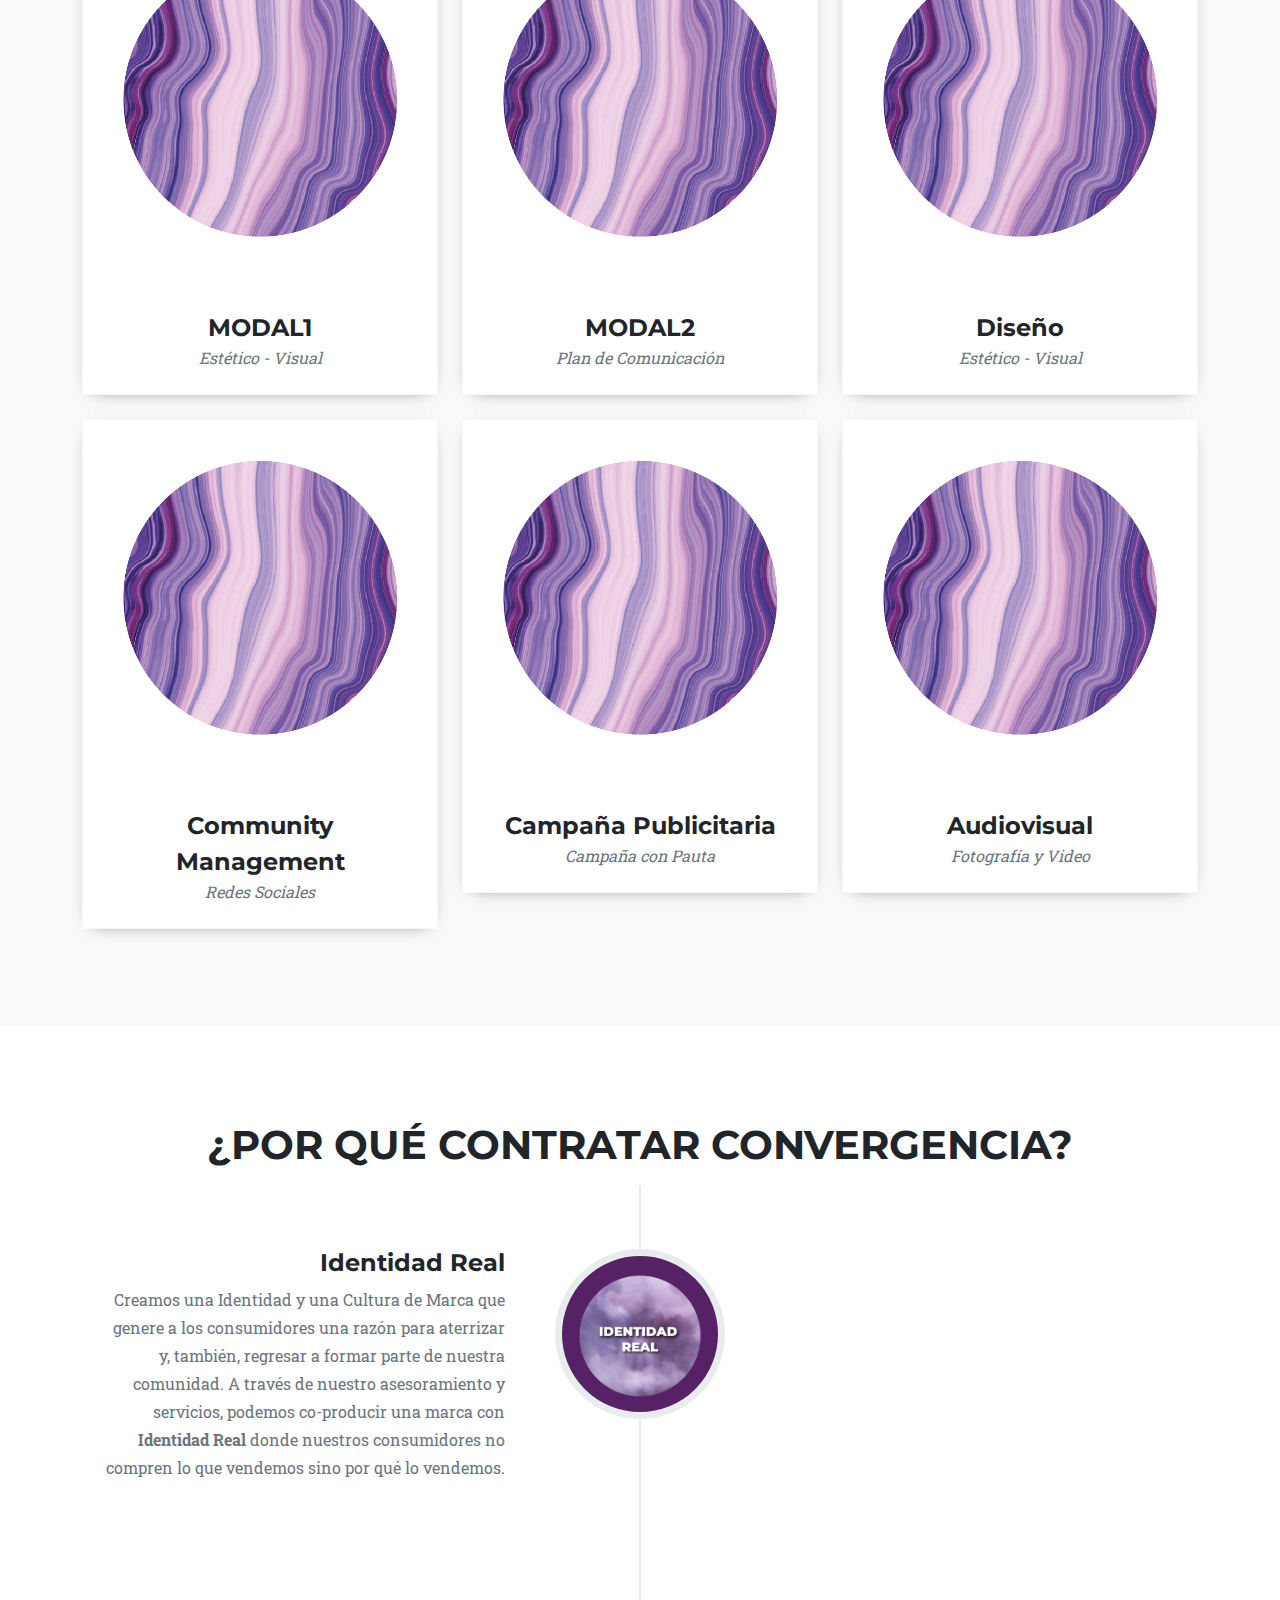
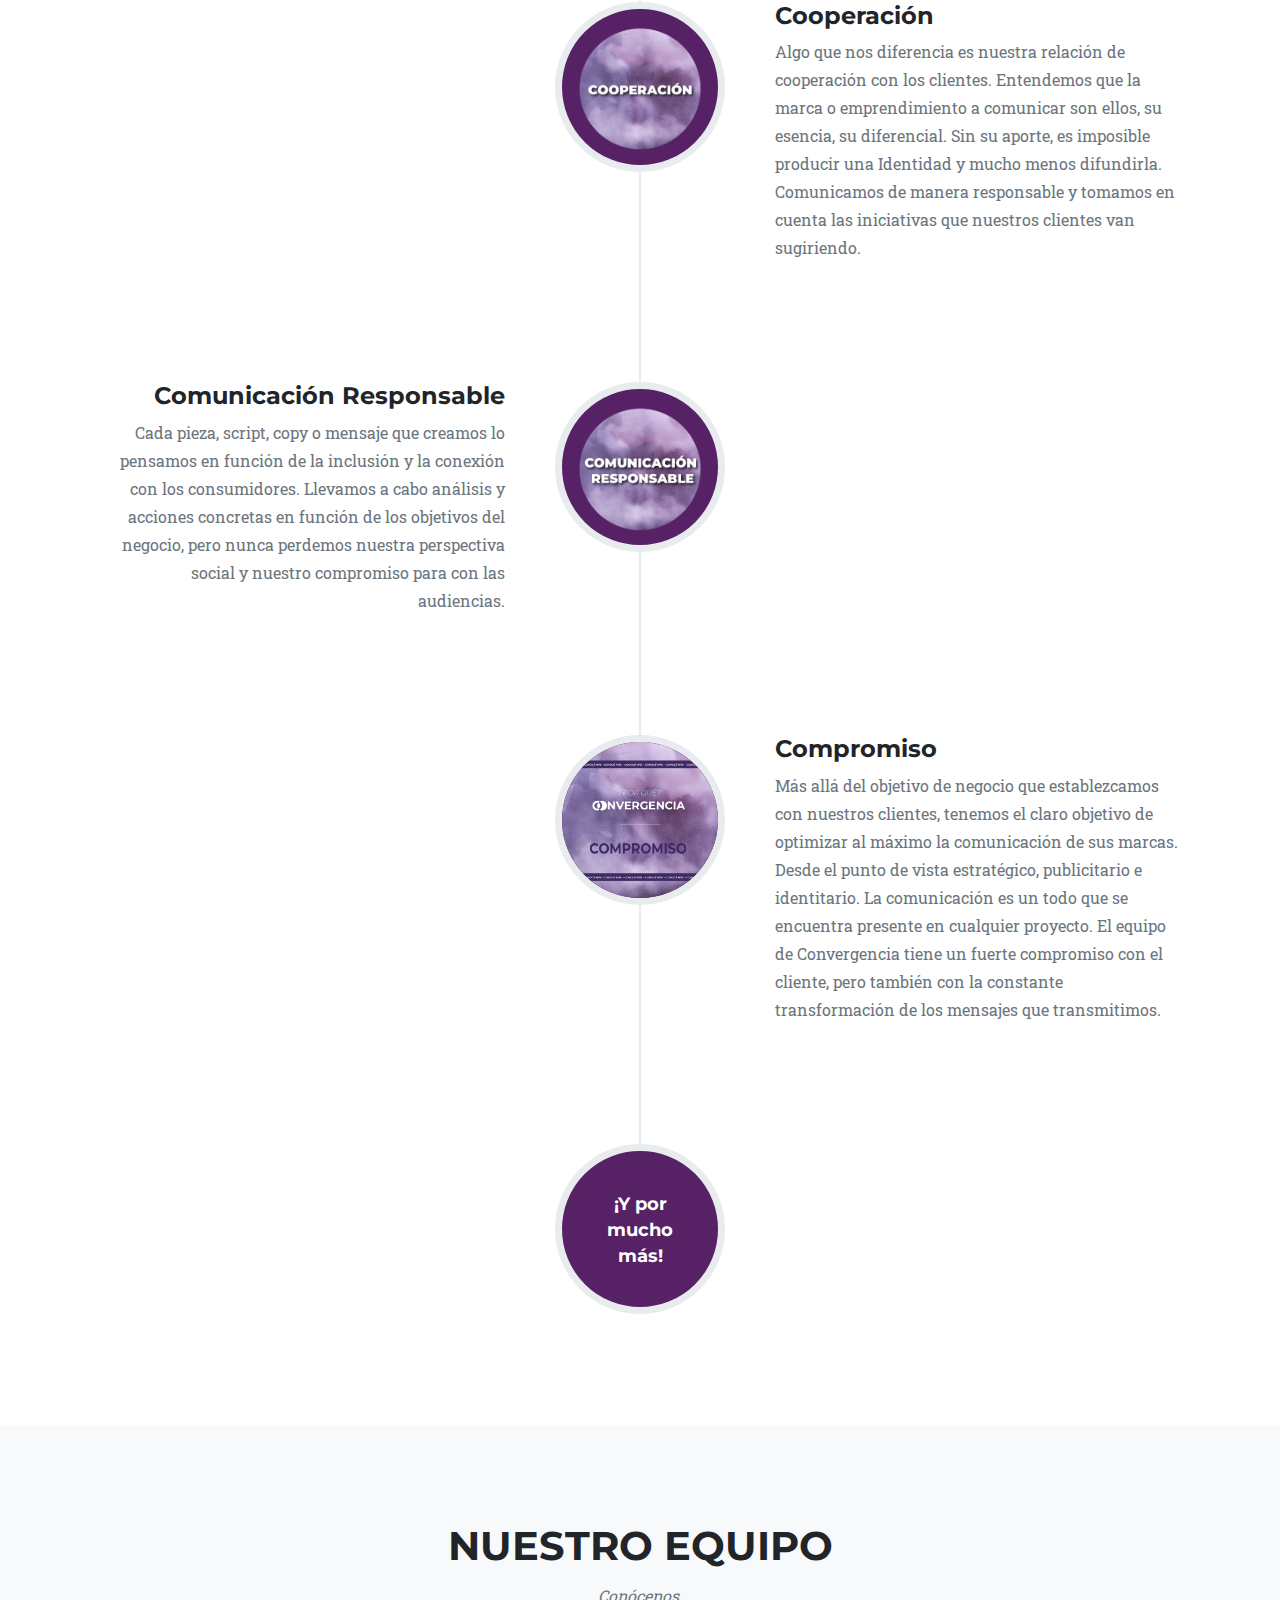
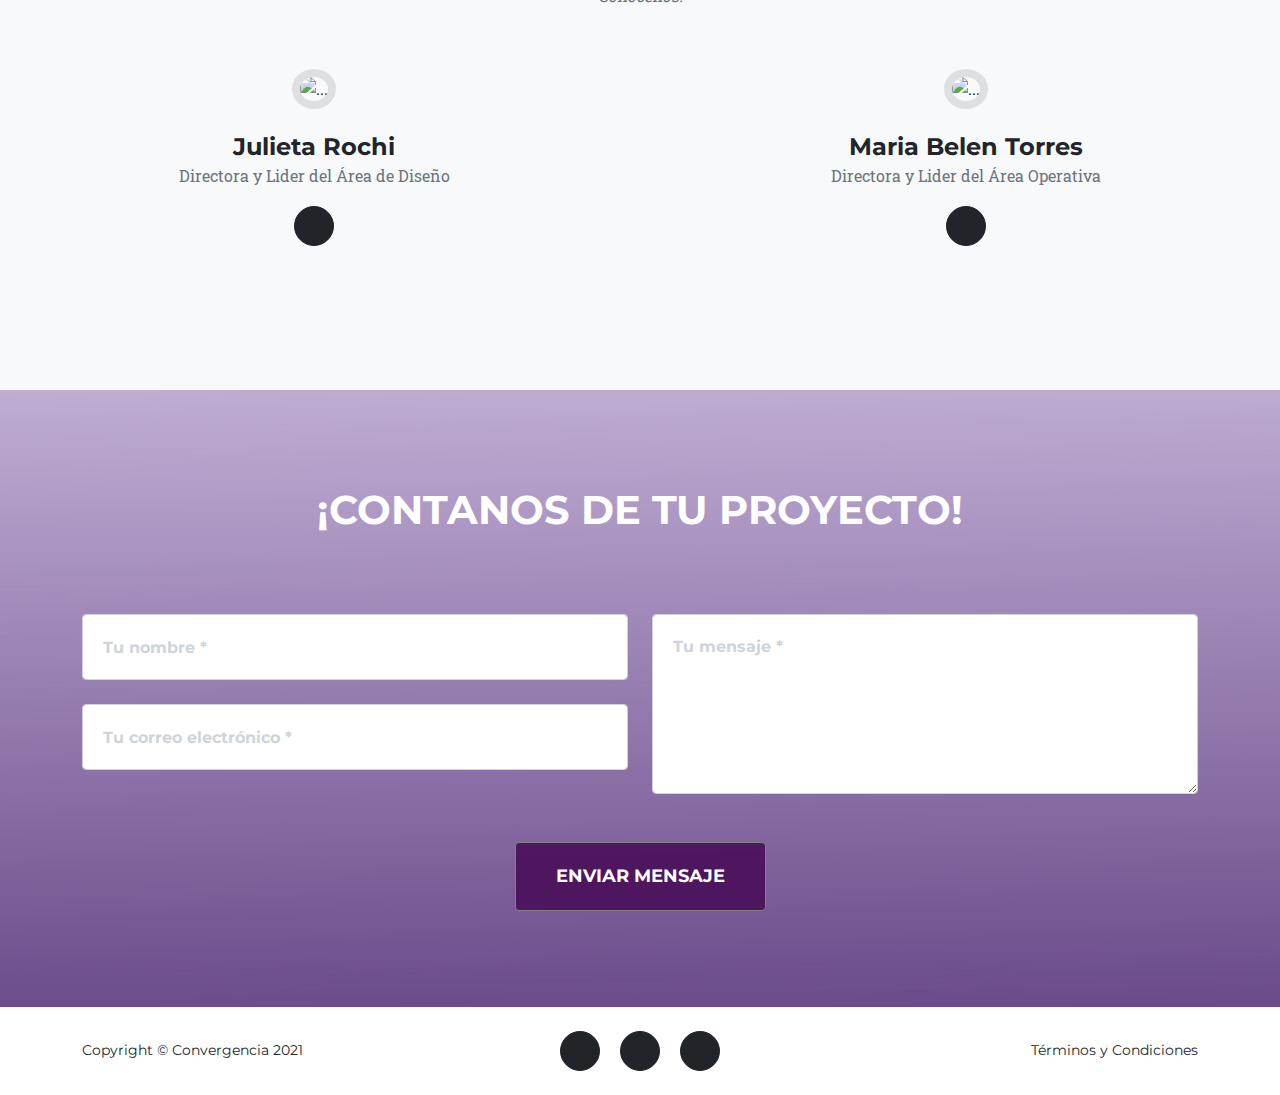
==== commit a1284eb7: "FixedModals-1" ====
--- a/index.html
+++ b/index.html
@@ -18,10 +18,15 @@
         <!--Google Jquery-->
         <script src="//ajax.googleapis.com/ajax/libs/jquery/1.9.1/jquery.min.js"></script>
         <!--Modal buttons-->
-        <div w3-include-html="modals.html"></div>
+        <script> 
+            $(function(){
+              $("#includedContent").load("modals.html"); 
+            });
+            </script> 
         
     </head>
     <body id="page-top">
+        <div id="includedContent"></div>
         <!-- Navigation-->
         <nav class="navbar navbar-expand-lg navbar-dark fixed-top" id="mainNav">
             <div class="container">
@@ -111,7 +116,7 @@
                                 <img class="img-fluid" src="assets/img/GUIA.png" alt="..." />
                             </a>
                             <div class="portfolio-caption">
-                                <div class="portfolio-caption-heading">Identidad de Marca</div>
+                                <div class="portfolio-caption-heading">MODAL1</div>
                                 <div class="portfolio-caption-subheading text-muted">Estético - Visual</div>
                             </div>
                         </div>
@@ -125,7 +130,7 @@
                                 <img class="img-fluid" src="assets/img/GUIA.png" alt="..." />
                             </a>
                             <div class="portfolio-caption">
-                                <div class="portfolio-caption-heading">Estrategia de Comunicación</div>
+                                <div class="portfolio-caption-heading">MODAL2</div>
                                 <div class="portfolio-caption-subheading text-muted">Plan de Comunicación</div>
                             </div>
                         </div>
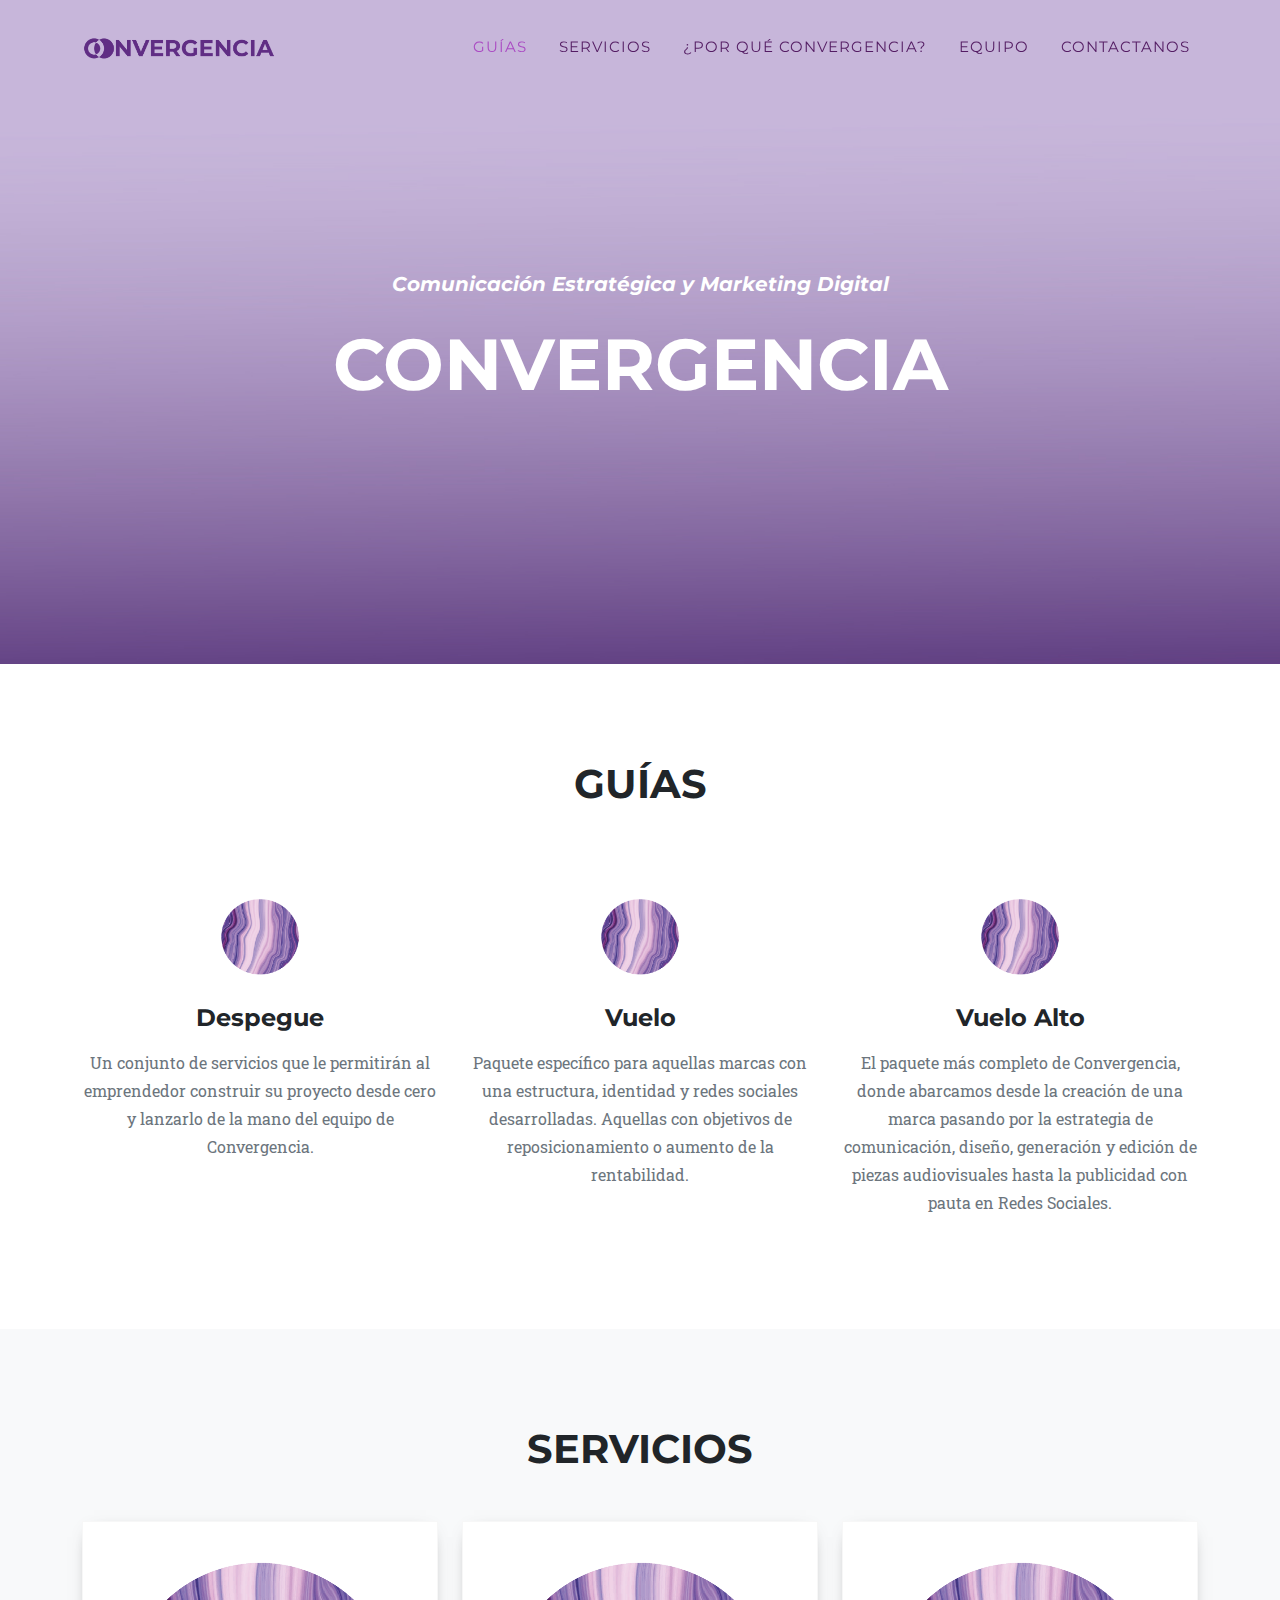
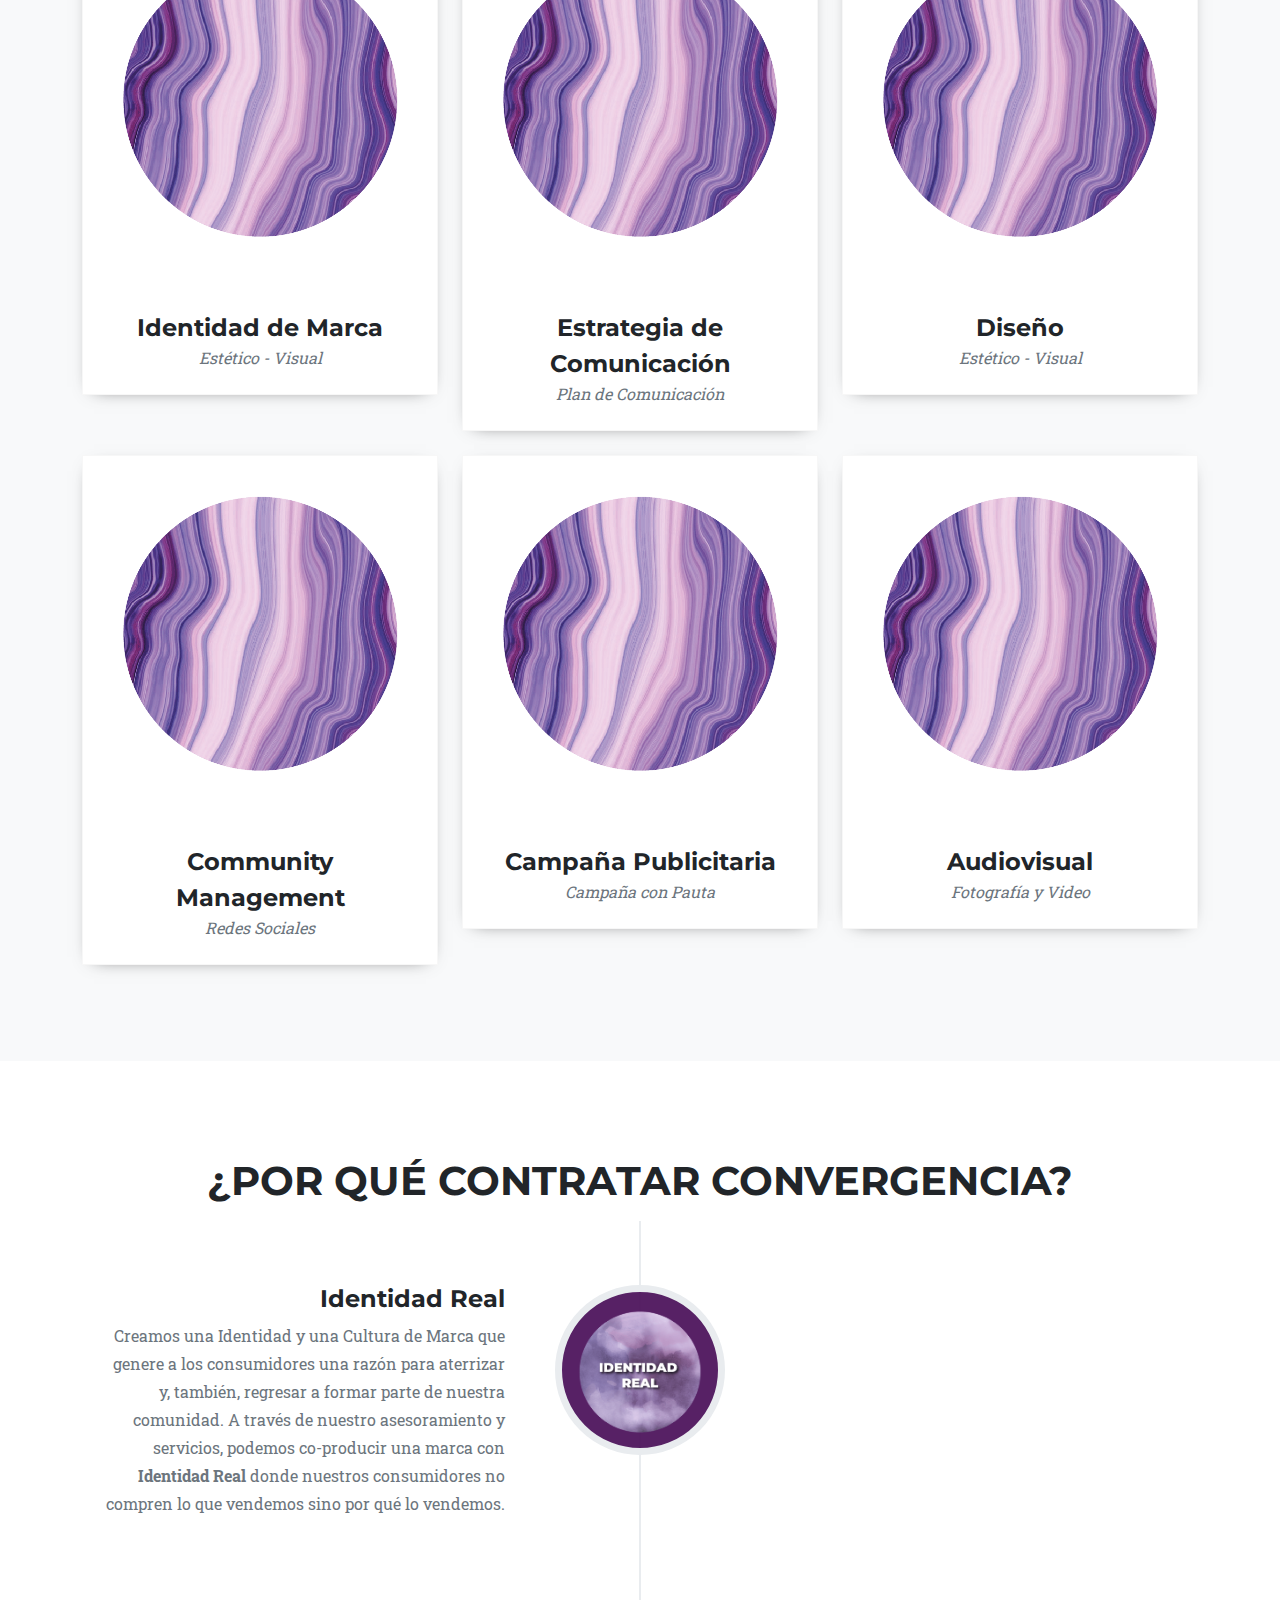
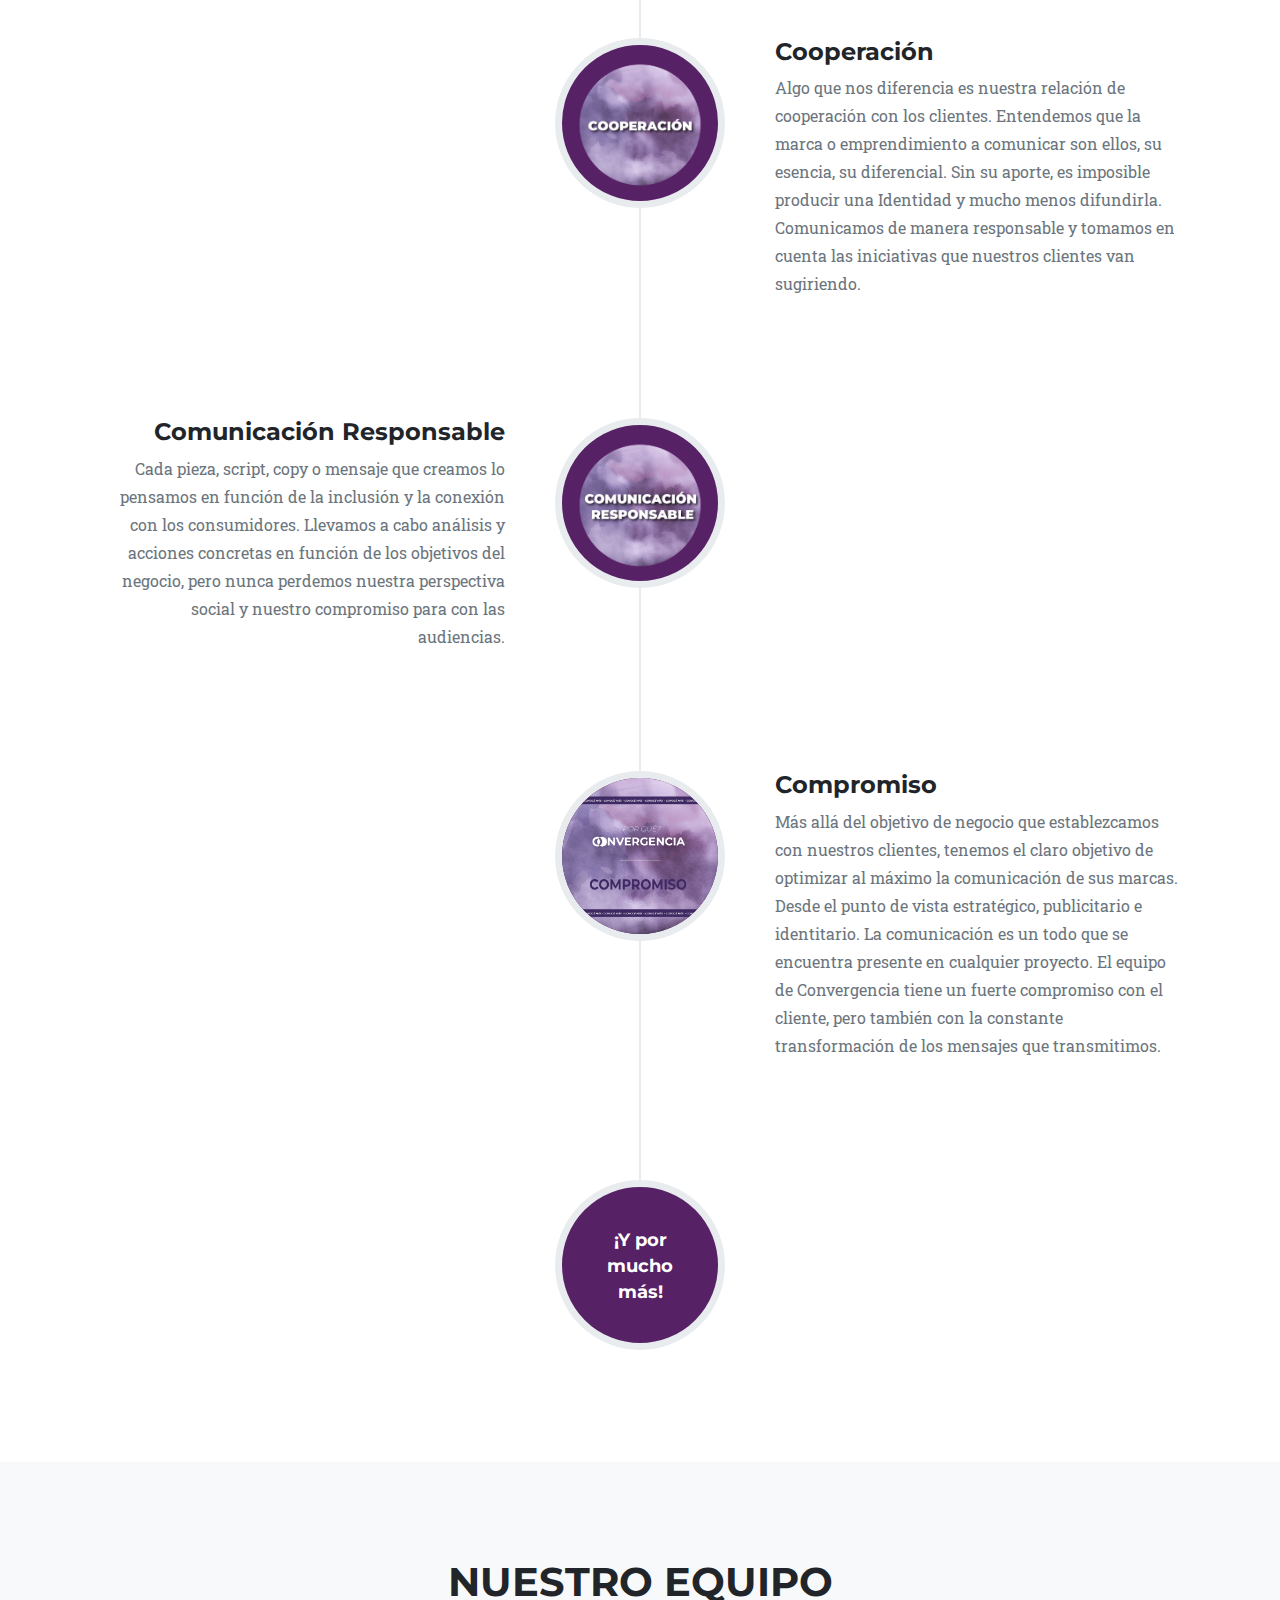
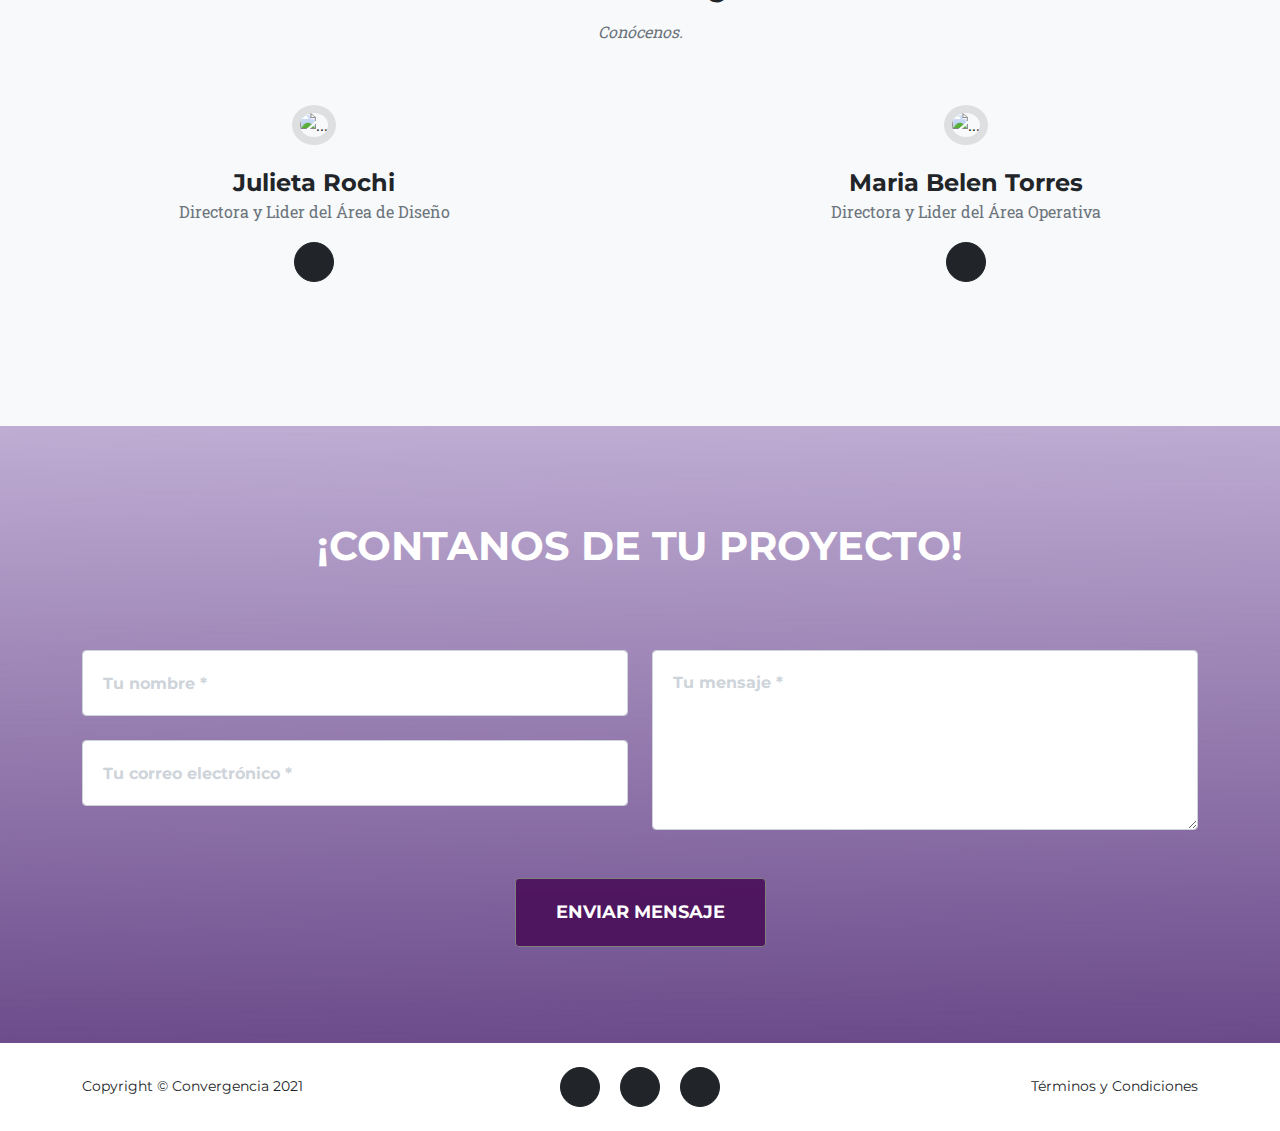
==== commit 3741f65f: "functioning modals - needs further styling" ====
--- a/index.html
+++ b/index.html
@@ -116,7 +116,7 @@
                                 <img class="img-fluid" src="assets/img/GUIA.png" alt="..." />
                             </a>
                             <div class="portfolio-caption">
-                                <div class="portfolio-caption-heading">MODAL1</div>
+                                <div class="portfolio-caption-heading">Identidad de Marca</div>
                                 <div class="portfolio-caption-subheading text-muted">Estético - Visual</div>
                             </div>
                         </div>
@@ -130,7 +130,7 @@
                                 <img class="img-fluid" src="assets/img/GUIA.png" alt="..." />
                             </a>
                             <div class="portfolio-caption">
-                                <div class="portfolio-caption-heading">MODAL2</div>
+                                <div class="portfolio-caption-heading">Estrategia de Comunicación</div>
                                 <div class="portfolio-caption-subheading text-muted">Plan de Comunicación</div>
                             </div>
                         </div>
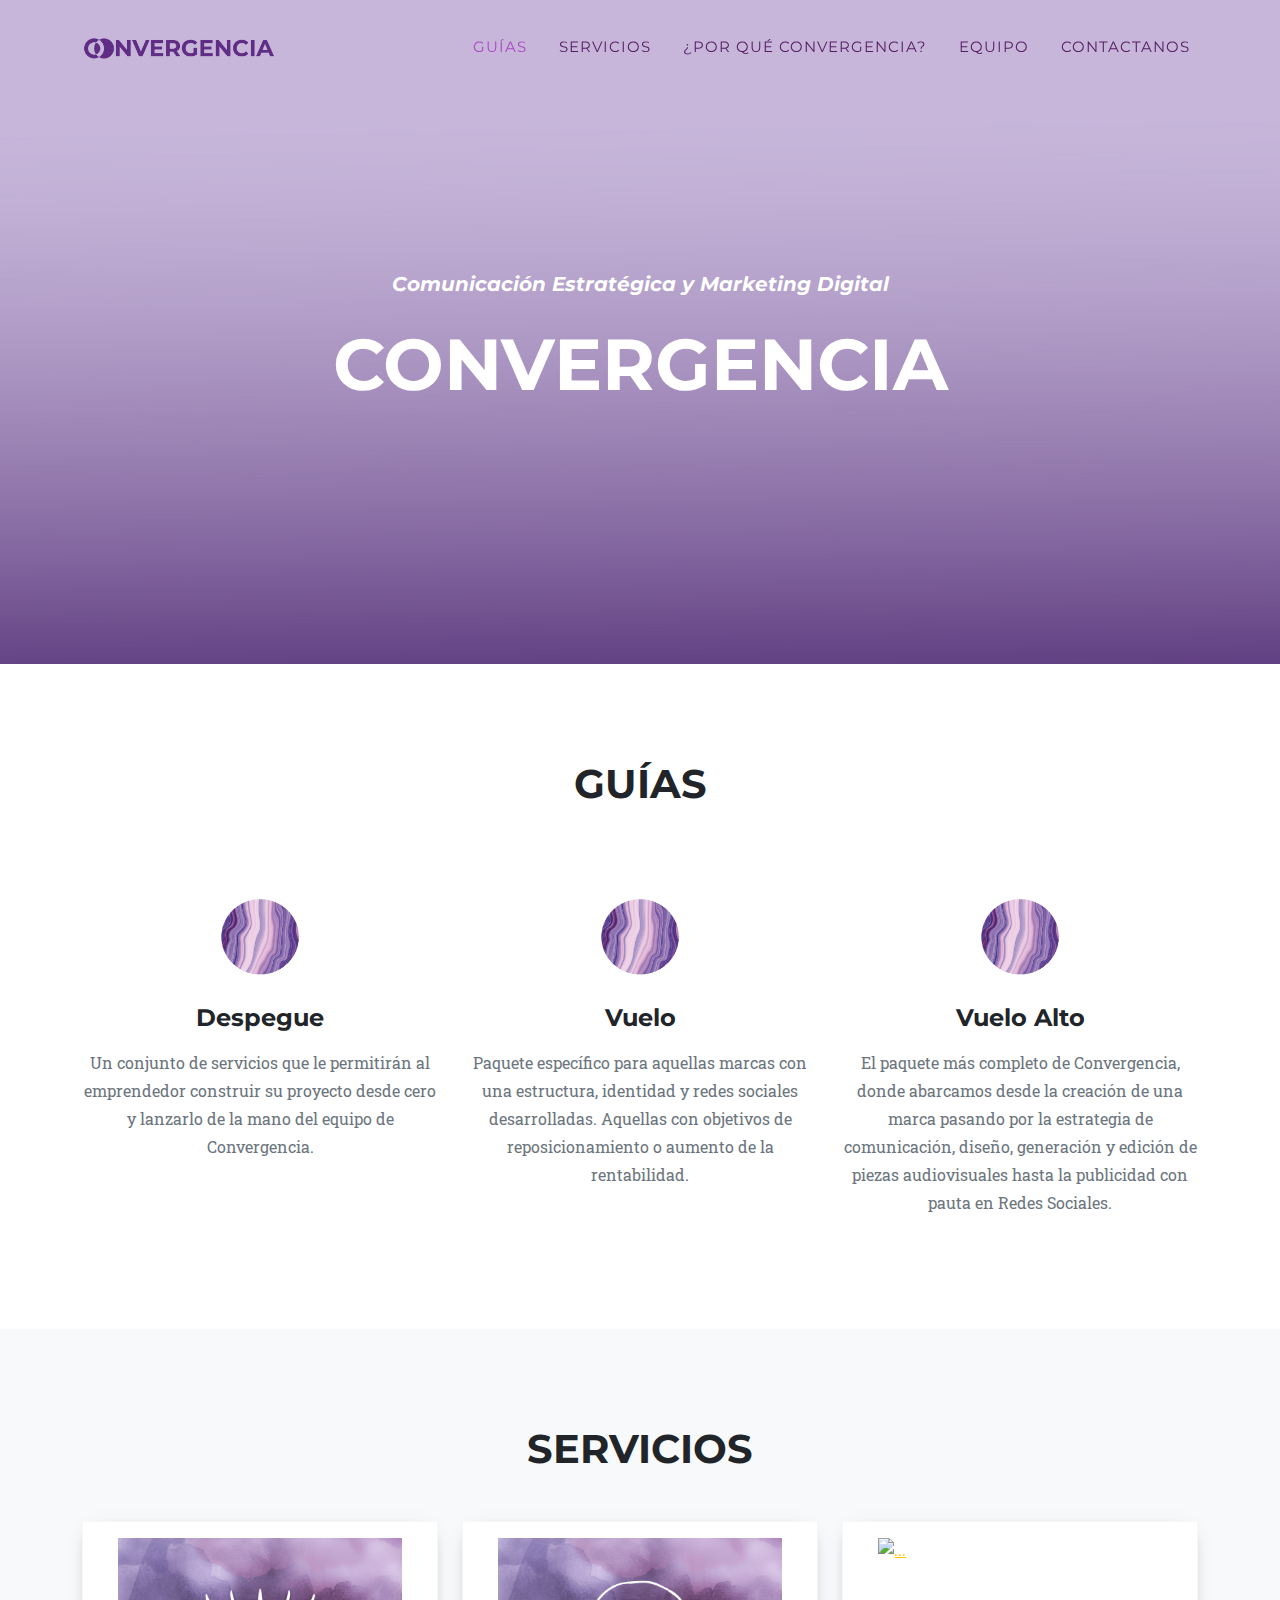
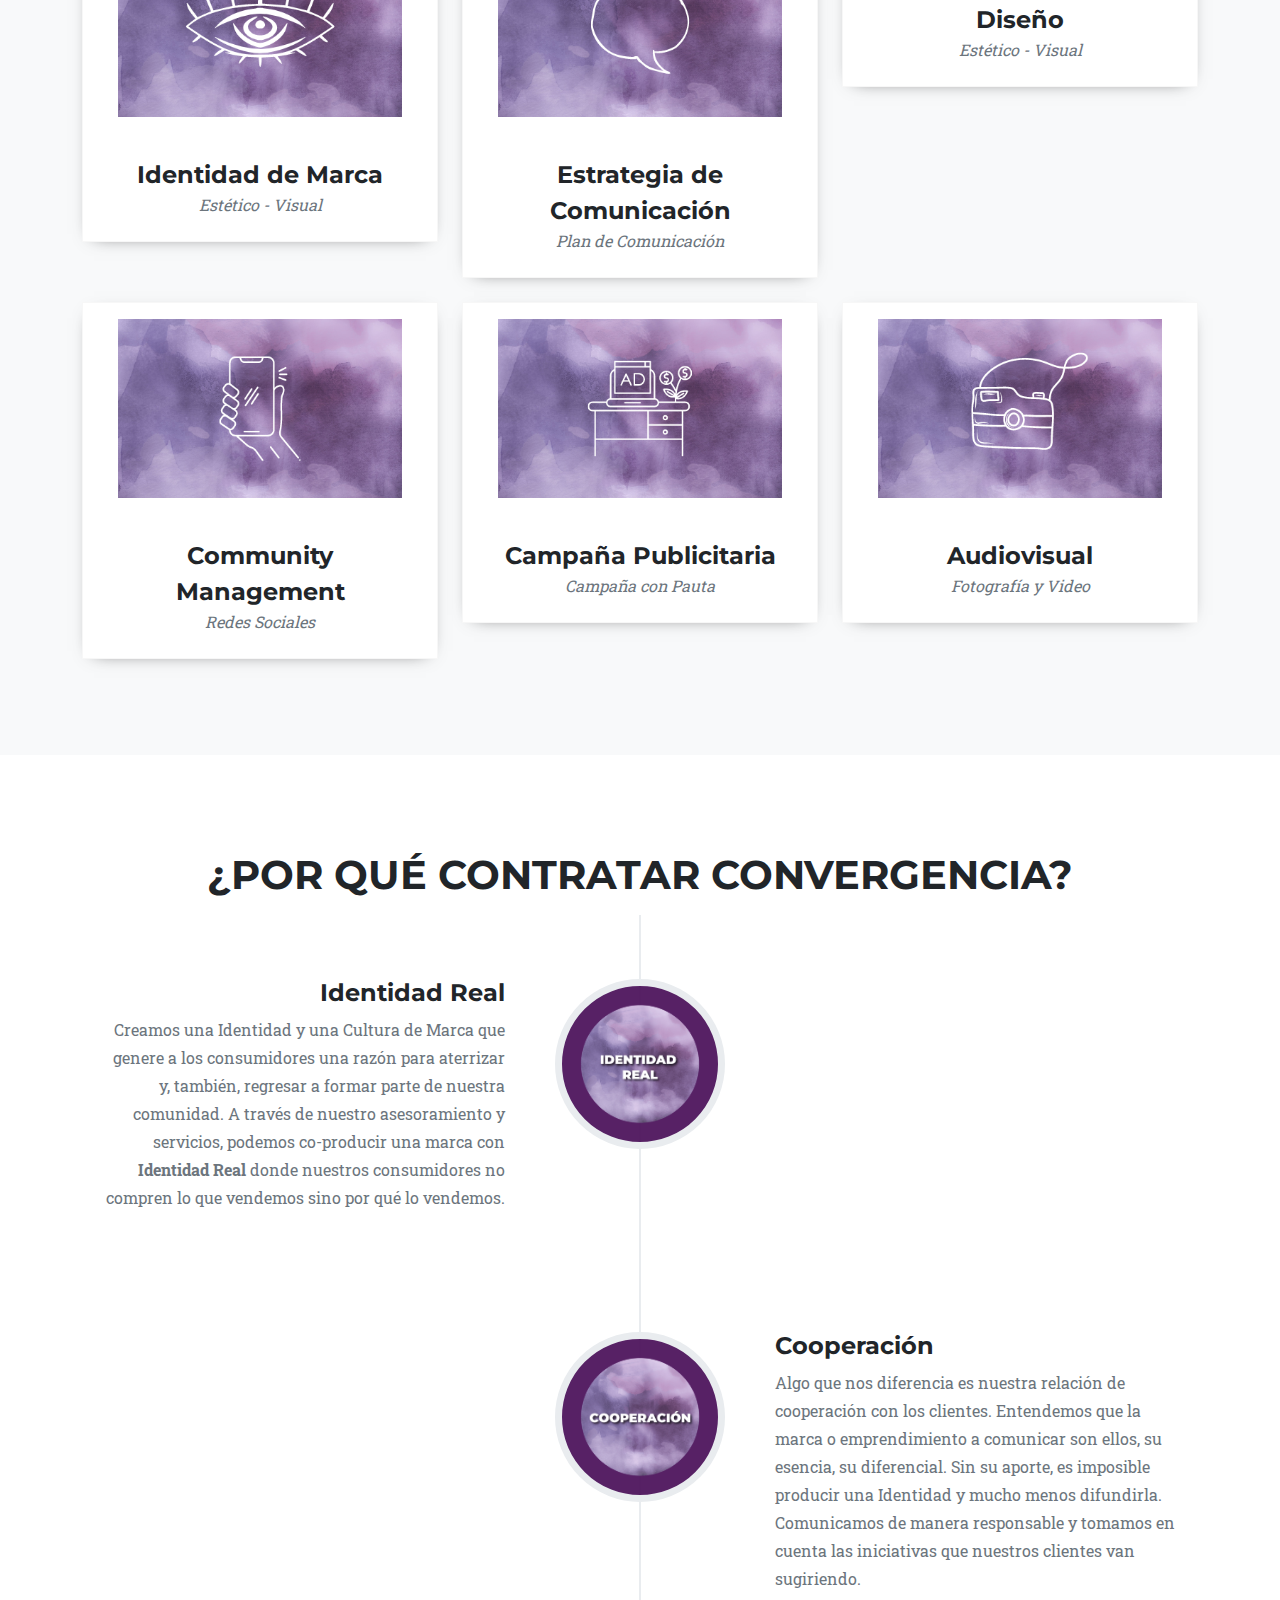
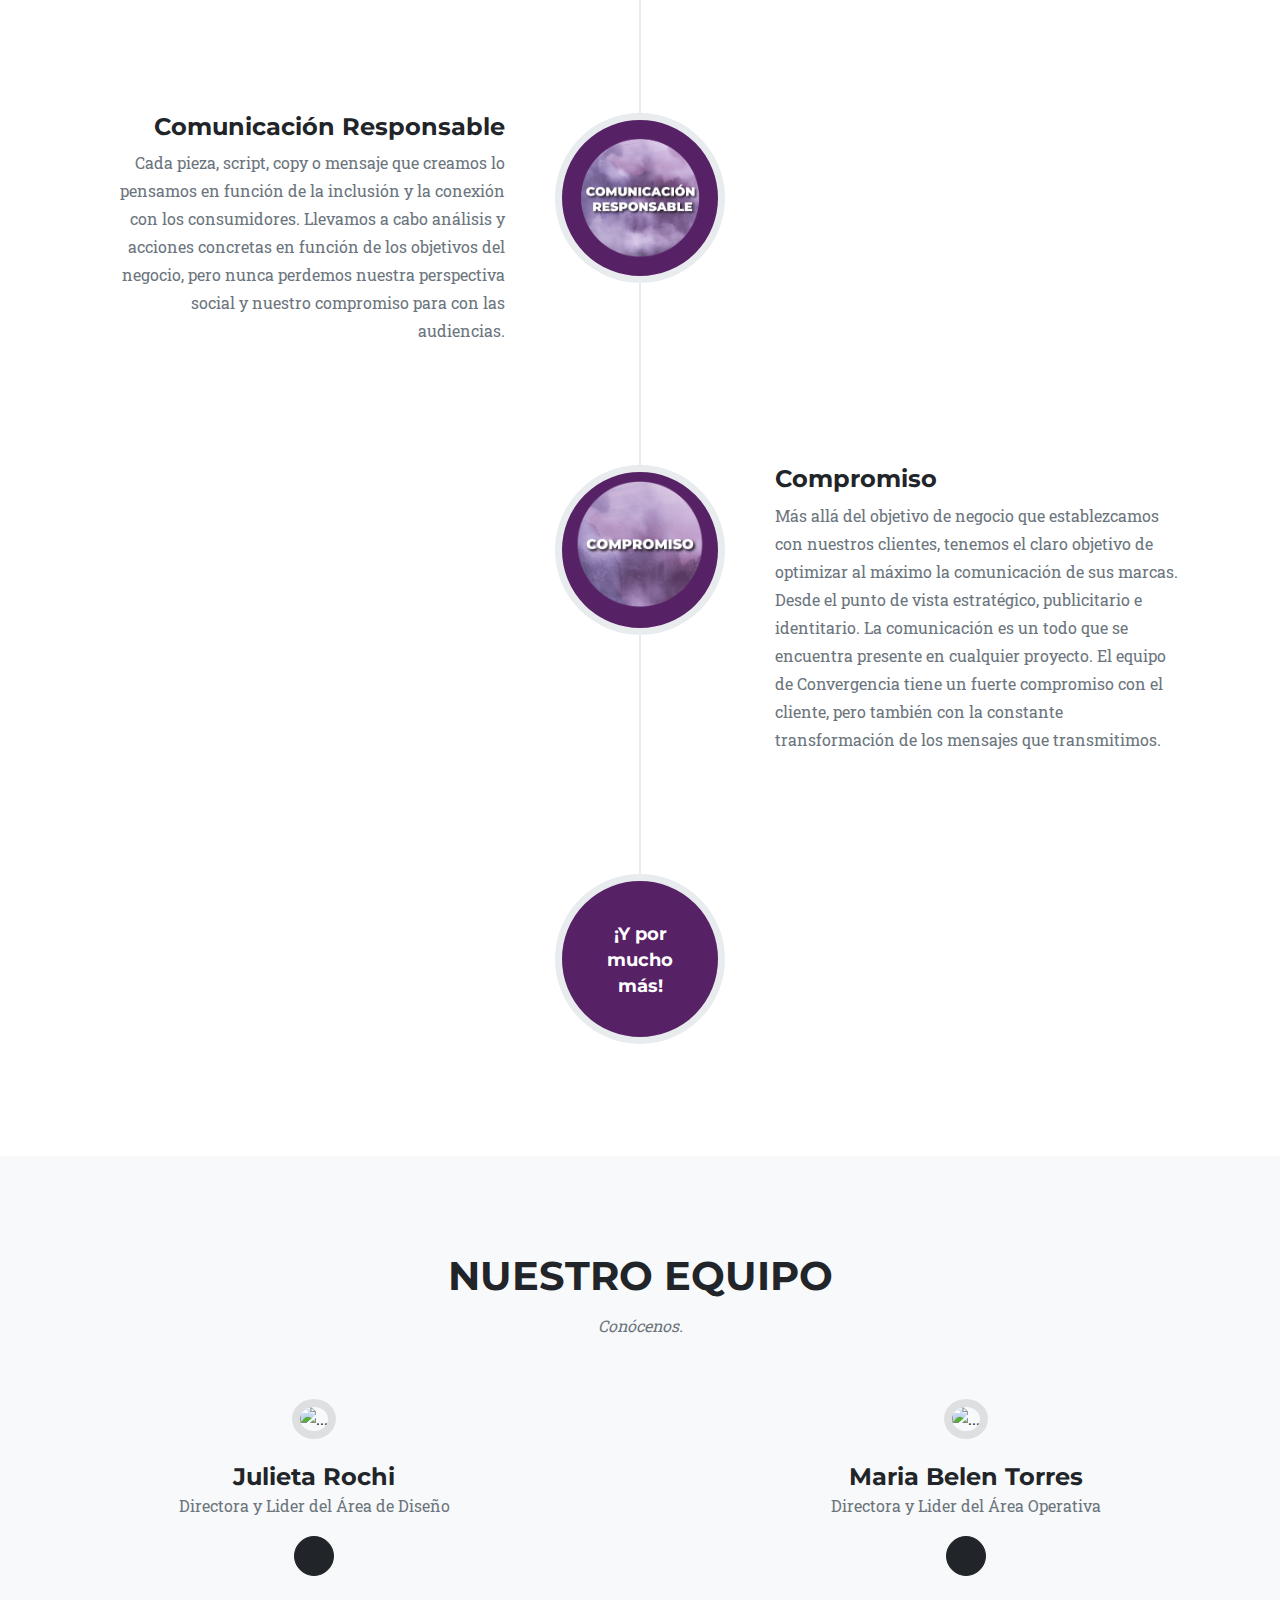
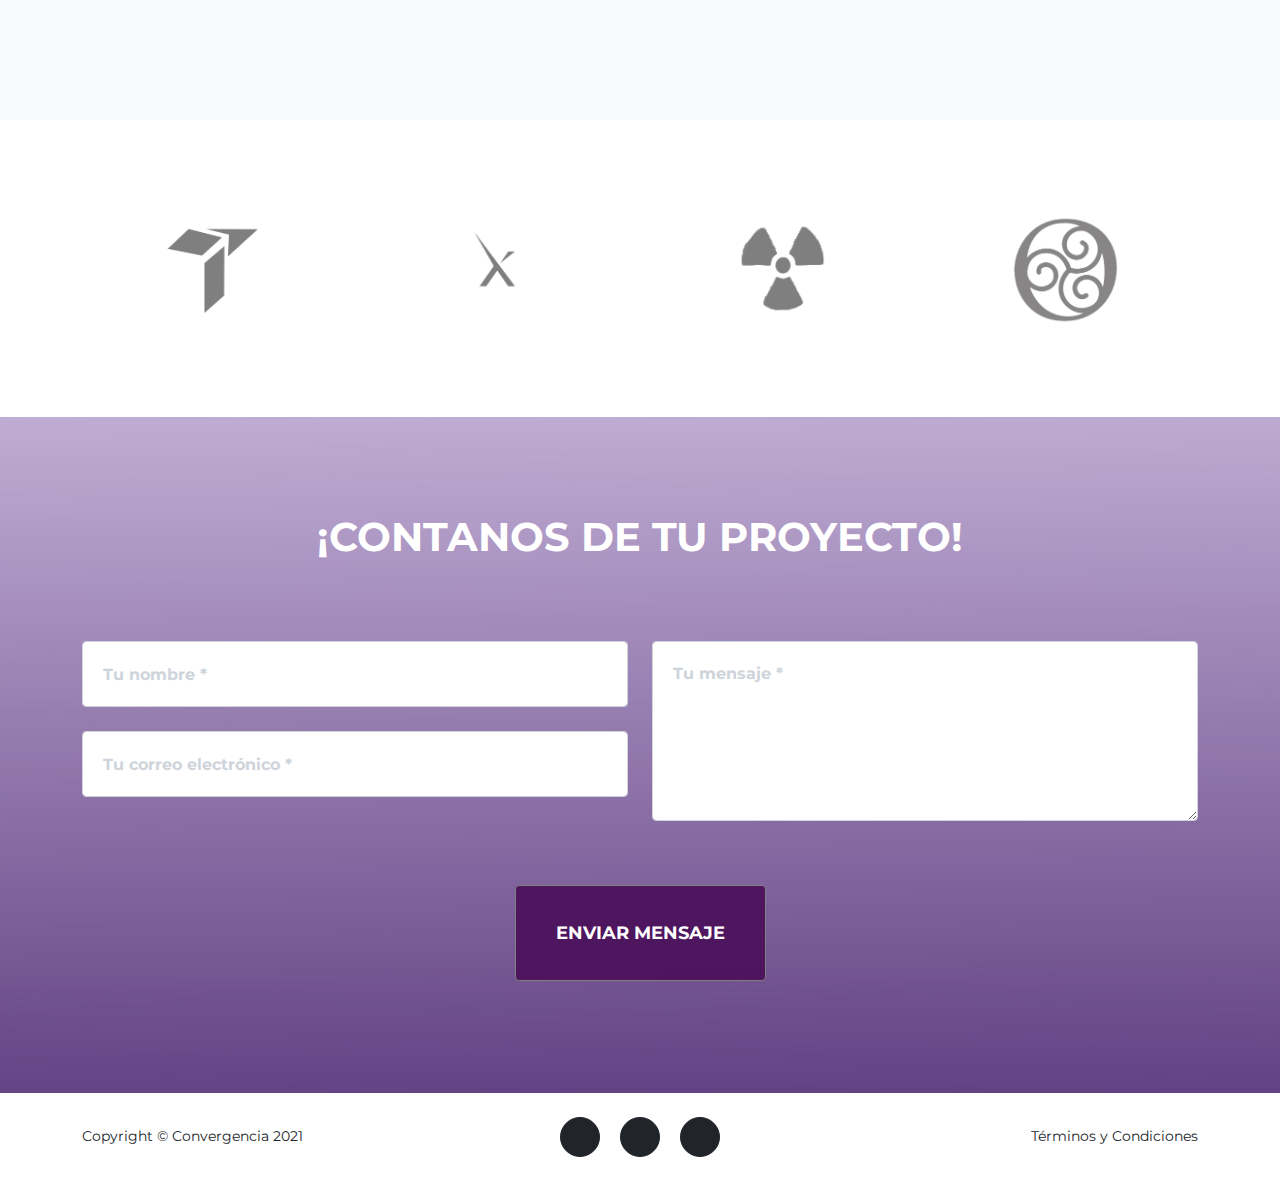
==== commit 55109da9: "Version Final con API de Form" ====
--- a/index.html
+++ b/index.html
@@ -20,7 +20,7 @@
         <!--Modal buttons-->
         <script> 
             $(function(){
-              $("#includedContent").load("modals.html"); 
+                $("#includedContent").load("modals.html"); 
             });
             </script> 
         
@@ -113,7 +113,7 @@
                                 <div class="portfolio-hover">
                                     <div class="portfolio-hover-content"><i class="fas fa-plus fa-3x"></i></div>
                                 </div>
-                                <img class="img-fluid" src="assets/img/GUIA.png" alt="..." />
+                                <img class="img-fluid" src="assets/img/PORTADAS-SERVICIOS/OPCION 2/identidad-de-marca.png" alt="..." />
                             </a>
                             <div class="portfolio-caption">
                                 <div class="portfolio-caption-heading">Identidad de Marca</div>
@@ -127,7 +127,7 @@
                                 <div class="portfolio-hover">
                                     <div class="portfolio-hover-content"><i class="fas fa-plus fa-3x"></i></div>
                                 </div>
-                                <img class="img-fluid" src="assets/img/GUIA.png" alt="..." />
+                                <img class="img-fluid" src="assets/img/PORTADAS-SERVICIOS/OPCION 2/estrategia-de-comu.png" alt="..." />
                             </a>
                             <div class="portfolio-caption">
                                 <div class="portfolio-caption-heading">Estrategia de Comunicación</div>
@@ -141,7 +141,7 @@
                                 <div class="portfolio-hover">
                                     <div class="portfolio-hover-content"><i class="fas fa-plus fa-3x"></i></div>
                                 </div>
-                                <img class="img-fluid" src="assets/img/GUIA.png" alt="..." />
+                                <img class="img-fluid" src="assets/img/PORTADAS-SERVICIOS/OPCION 2/DISEÑO.png" alt="..." />
                             </a>
                             <div class="portfolio-caption">
                                 <div class="portfolio-caption-heading">Diseño</div>
@@ -155,7 +155,7 @@
                                 <div class="portfolio-hover">
                                     <div class="portfolio-hover-content"><i class="fas fa-plus fa-3x"></i></div>
                                 </div>
-                                <img class="img-fluid" src="assets/img/GUIA.png" alt="..." />
+                                <img class="img-fluid" src="assets/img/PORTADAS-SERVICIOS/OPCION 2/community-management.png" alt="..." />
                             </a>
                             <div class="portfolio-caption">
                                 <div class="portfolio-caption-heading">Community Management</div>
@@ -165,12 +165,11 @@
                     </div>
                     <div class="col-lg-4 col-sm-6 mb-4 mb-sm-0">
                         <div class="portfolio-item">
-                  
-          <a class="portfolio-link" data-bs-toggle="modal" href="#portfolioModal5">
-                                <div class="portfolio-hover">
-                                    <div class="portfolio-hover-content"><i class="fas fa-plus fa-3x"></i></div>
-                                </div>
-                                <img class="img-fluid" src="assets/img/GUIA.png" alt="..." />
+                            <a class="portfolio-link" data-bs-toggle="modal" href="#portfolioModal5">
+                                <div class="portfolio-hover">
+                                    <div class="portfolio-hover-content"><i class="fas fa-plus fa-3x"></i></div>
+                                </div>
+                                <img class="img-fluid" src="assets/img/PORTADAS-SERVICIOS/OPCION 2/publicidad-con-pauta.png" alt="..." />
                             </a>
                             <div class="portfolio-caption">
                                 <div class="portfolio-caption-heading">Campaña Publicitaria</div>
@@ -184,7 +183,7 @@
                                 <div class="portfolio-hover">
                                     <div class="portfolio-hover-content"><i class="fas fa-plus fa-3x"></i></div>
                                 </div>
-                                <img class="img-fluid" src="assets/img/GUIA.png" alt="..." />
+                                <img class="img-fluid" src="assets/img/PORTADAS-SERVICIOS/OPCION 2/AUDIOVISUAL.png" alt="..." />
                             </a>
                             <div class="portfolio-caption">
                                 <div class="portfolio-caption-heading">Audiovisual</div>
@@ -205,7 +204,7 @@
                 </div>
                 <ul class="timeline">
                     <li>
-                        <div class="timeline-image"><img class="rounded-circle img-fluid" src="assets/img/PQ CONVERGENCIA 2.png" alt="..." /></div>
+                        <div class="timeline-image"><img class="rounded-circle img-fluid2" src="assets/img/PQ CONVERGENCIA 2.png" alt="..." /></div>
                         <div class="timeline-panel">
                             <div class="timeline-heading">
                                 <h4>Identidad Real</h4>
@@ -215,7 +214,7 @@
                         </div>
                     </li>
                     <li class="timeline-inverted">
-                        <div class="timeline-image"><img class="rounded-circle img-fluid" src="assets/img/PQ CONVERGENCIA 1.png" alt="..." /></div>
+                        <div class="timeline-image"><img class="rounded-circle img-fluid2" src="assets/img/PQ CONVERGENCIA 1.png" alt="..." /></div>
                         <div class="timeline-panel">
                             <div class="timeline-heading">
                                 <h4>Cooperación</h4>
@@ -225,7 +224,7 @@
                         </div>
                     </li>
                     <li>
-                        <div class="timeline-image"><img class="rounded-circle img-fluid" src="assets/img/PQ CONVERGENCIA 3.png" alt="..." /></div>
+                        <div class="timeline-image"><img class="rounded-circle img-fluid2" src="assets/img/PQ CONVERGENCIA 3.png" alt="..." /></div>
                         <div class="timeline-panel">
                             <div class="timeline-heading">
                                 <h4>Comunicación Responsable</h4>
@@ -235,7 +234,7 @@
                         </div>
                     </li>
                     <li class="timeline-inverted">
-                        <div class="timeline-image"><img class="rounded-circle img-fluid" src="assets/img/cooperacion-prueba.jpg" alt="..." /></div>
+                        <div class="timeline-image"><img class="rounded-circle img-fluid3" src="assets/img/compromiso-icono.png" alt="..." /></div>
                         <div class="timeline-panel">
                             <div class="timeline-heading">
                                 <h4>Compromiso</h4>
@@ -254,8 +253,7 @@
                                 más!
                             </h4>
                         </div>
-                  
-  </li>
+            </li>
                 </ul>
             </div>
         </section>
@@ -305,41 +303,33 @@
                 </div> -->
             </div>
         </section>
-        <!-- Clients - NO TENDREMOS ESTA SECCION AUN
+        <!-- Clients  -->
         <div class="py-5">
             <div class="container">
                 <div class="row align-items-center">
                     <div class="col-md-3 col-sm-6 my-3">
-                        <a href="#!"><img class="img-fluid img-brand d-block mx-auto" src="assets/img/logos/microsoft.svg" alt="..." /></a>
+                        <a href="#!"><img class="img-fluid img-brand d-block mx-auto" src="assets/img/logos/isotipo-alfarobles.png" alt="..." /></a>
                     </div>
                     <div class="col-md-3 col-sm-6 my-3">
-                        <a href="#!"><img class="img-fluid img-brand d-block mx-auto" src="assets/img/logos/google.svg" alt="..." /></a>
+                        <a href="#!"><img class="img-fluid img-brand d-block mx-auto" src="assets/img/logos/isotipo-axis.png" alt="..." /></a>
                     </div>
                     <div class="col-md-3 col-sm-6 my-3">
-                        <a href="#!"><img class="img-fluid img-brand d-block mx-auto" src="assets/img/logos/facebook.svg" alt="..." /></a>
+                        <a href="#!"><img class="img-fluid img-brand d-block mx-auto" src="assets/img/logos/isotipo-Radiactiva.png" alt="..." /></a>
                     </div>
                     <div class="col-md-3 col-sm-6 my-3">
-                        <a href="#!"><img class="img-fluid img-brand d-block mx-auto" src="assets/img/logos/ibm.svg" alt="..." /></a>
-                    </div>
-                </div>
-            </div>
-        </div> -->
+                        <a href="#!"><img class="img-fluid img-brand d-block mx-auto" src="assets/img/logos/isotipo-santorini.png" alt="..." /></a>
+                    </div>
+                </div>
+            </div>
+        </div>
         <!-- Contact-->
         <section class="page-section" id="contact">
             <div class="container">
                 <div class="text-center">
                     <h2 class="section-heading text-uppercase">¡Contanos de tu proyecto!</h2>
-                    <!-- Aca necesitamos insertar un fondo que no opaque el H3 -->
                     <!-- <h3 class="section-subheading text-muted">Lorem ipsum dolor sit amet consectetur.</h3> -->
                 </div>
-                <!-- * * * * * * * * * * * * * * *-->
-                <!-- * * SB Forms Contact Form * *-->
-                <!-- * * * * * * * * * * * * * * *-->
-                <!-- This form is pre-integrated with SB Forms.-->
-                <!-- To make this form functional, sign up at-->
-                <!-- https://startbootstrap.com/solution/contact-forms-->
-                <!-- to get an API token!-->
-                <form id="contactForm" data-sb-form-api-token="API_TOKEN">
+                <form id="contactForm" data-sb-form-api-token="dd90e2d7-5b52-442d-8fd1-492cdf73f24d">
                     <div class="row align-items-stretch mb-5">
                         <div class="col-md-6">
                             <div class="form-group">
@@ -374,9 +364,9 @@
                     <div class="d-none" id="submitSuccessMessage">
                         <div class="text-center text-white mb-3">
                             <div class="fw-bolder">Se ha enviado tu mensaje al equipo</div>
-                            To activate this form, sign up at
+                            <!-- To activate this form, sign up at
                             <br />
-                            <a href="https://startbootstrap.com/solution/contact-forms">https://startbootstrap.com/solution/contact-forms</a>
+                            <a href="https://startbootstrap.com/solution/contact-forms">https://startbootstrap.com/solution/contact-forms</a> -->
                         </div>
                     </div>
                     <!-- Submit error message-->
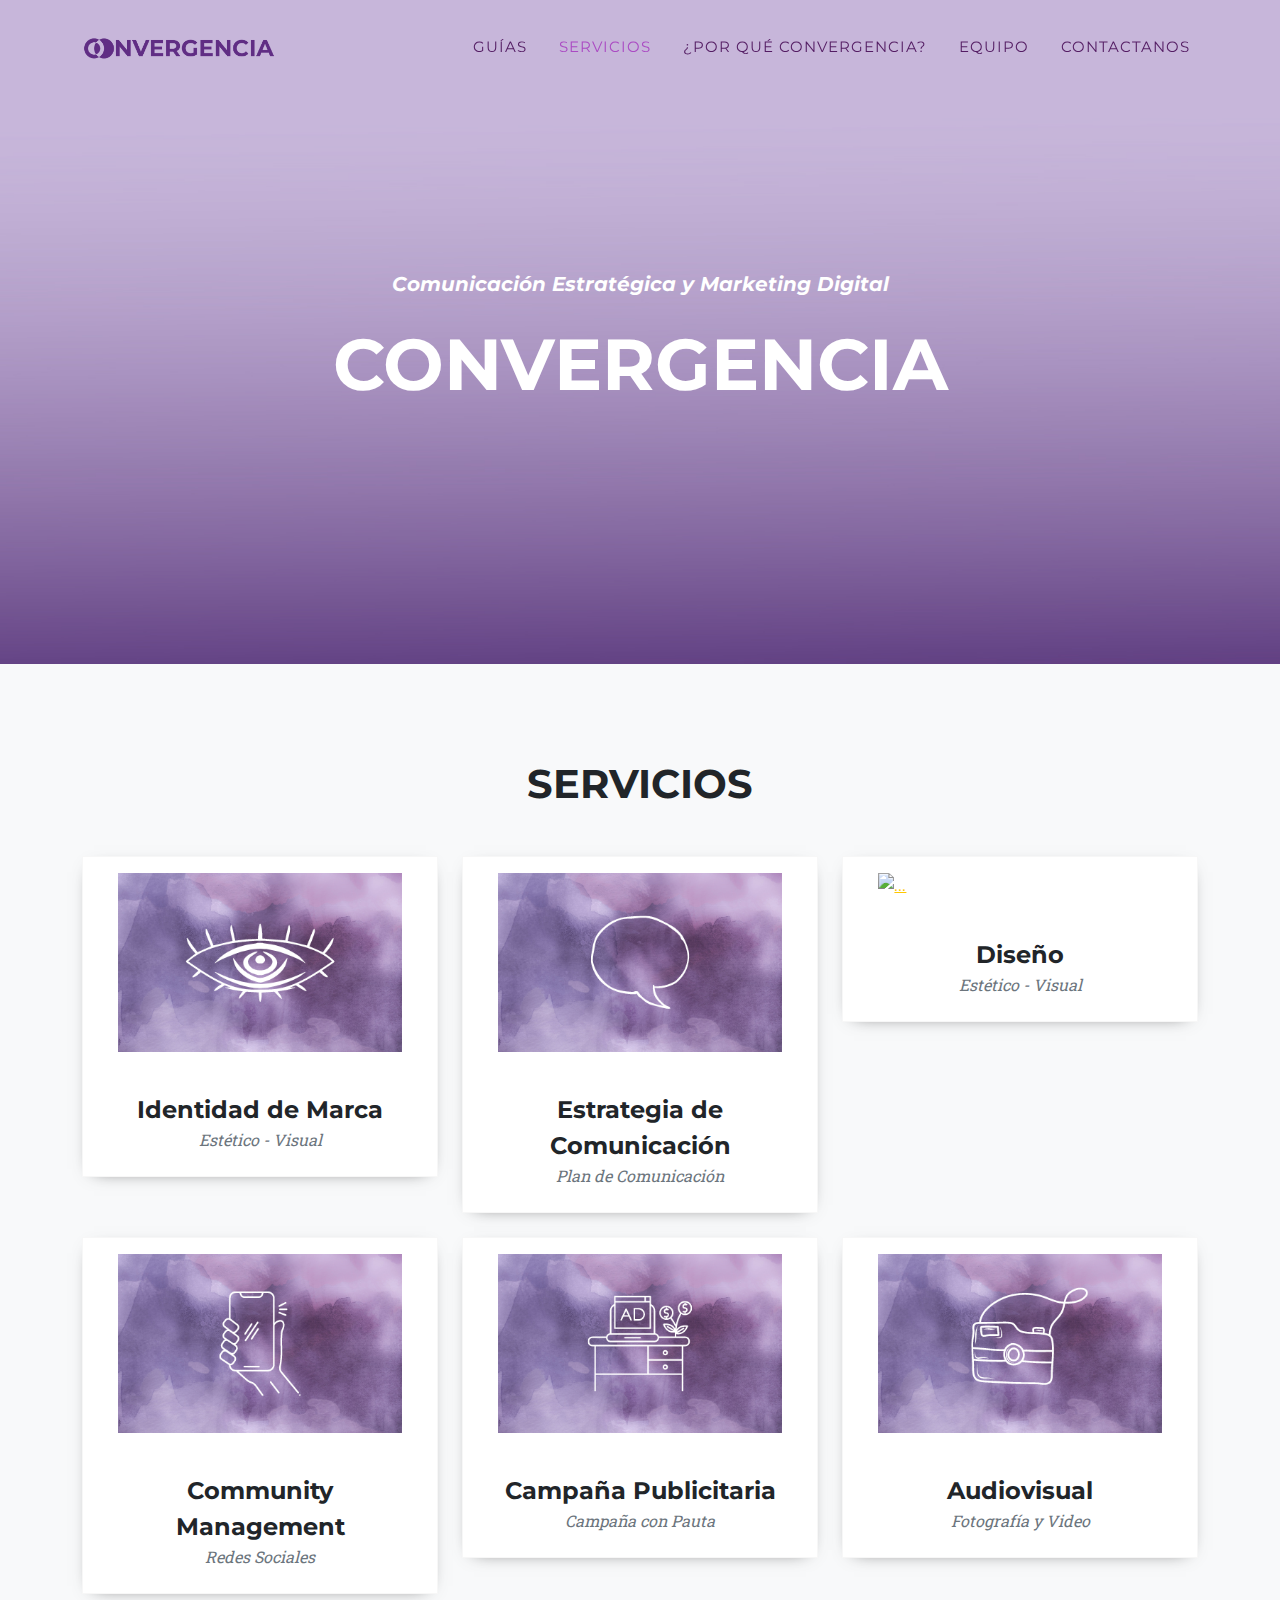
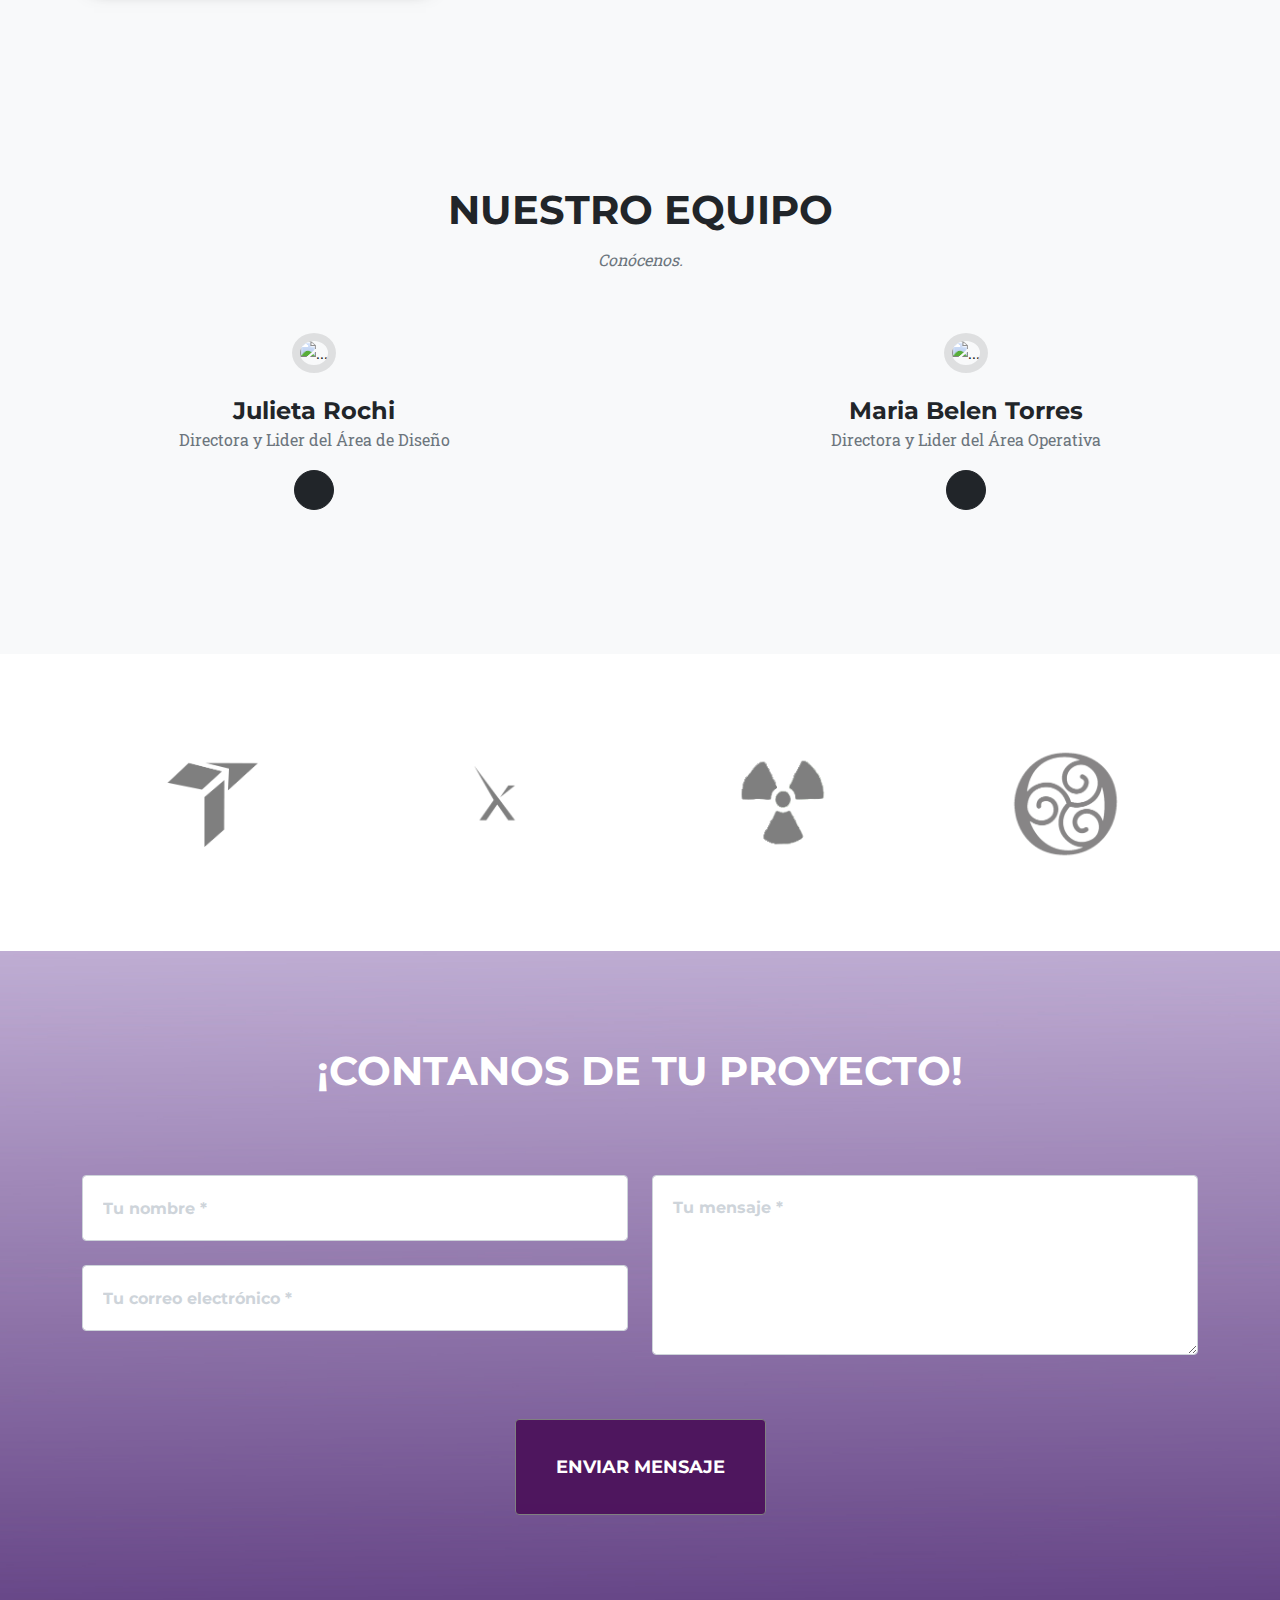
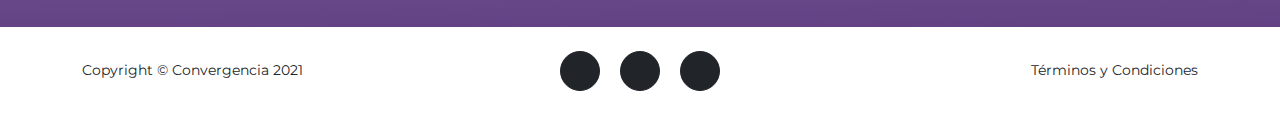
==== commit 93eab6d0: "nov22" ====
--- a/index.html
+++ b/index.html
@@ -58,47 +58,47 @@
                 <!-- <a class="btn btn-primary btn-xl text-uppercase" href="#services">Tell Me More</a> -->
             </div>
         </header>
-<!-- Guías/services--> <!-- crear varios grids más donde estén nuestros paquetes -->
+<!-- Guías/services
         <section class="page-section" id="services">
             <div class="container">
                 <div class="text-center">
                     <h2 class="section-heading text-uppercase animate__animated animate__fadeInUp" style="margin-bottom: 5rem;">Guías</h2>
-                    <!-- <h3 class="section-subheading text-muted">Paquetes opcionales</h3> -->
-                </div>
+                    <h3 class="section-subheading text-muted">Paquetes opcionales</h3> -->
+                <!-- </div>
                 <div class="row text-center">
                     <div class="col-md-4">
-                        <!-- Crear un icono con nuestra estética que represente cada servicio -->
-                        <span class="fa-stack fa-4x">
+                        Crear un icono con nuestra estética que represente cada servicio -->
+                        <!-- <span class="fa-stack fa-4x">
                             <img class="MesaDeTrabajoIMG" src="assets/img/GUIA.png" alt="">
-                            <!-- <i class="fas fa-circle fa-stack-2x text-primary"></i>
+                            <i class="fas fa-circle fa-stack-2x text-primary"></i>
                             <i class="fas fa-shopping-cart fa-stack-1x fa-inverse"></i> -->
-                        </span>
+                        <!-- </span>
                         <h4 class="my-3">Despegue</h4>
                         <p class="text-muted">Un conjunto de servicios que le permitirán al emprendedor construir su proyecto desde cero y lanzarlo de la mano del equipo de Convergencia.</p>
                     </div>
                     <div class="col-md-4">
                         <!-- Crear un icono con nuestra estética que represente cada servicio -->
-                        <span class="fa-stack fa-4x">
+                        <!-- <span class="fa-stack fa-4x">
                             <img class="MesaDeTrabajoIMG" src="assets/img/GUIA.png" alt="">
                             <!-- <i class="fas fa-circle fa-stack-2x text-primary"></i>
                             <i class="fas fa-laptop fa-stack-1x fa-inverse"></i> -->
-                        </span>
+                        <!-- </span>
                         <h4 class="my-3">Vuelo</h4>
                         <p class="text-muted">Paquete específico para aquellas marcas con una estructura, identidad y redes sociales desarrolladas. Aquellas con objetivos de reposicionamiento o aumento de la rentabilidad.</p>
                     </div>
-                    <div class="col-md-4">
+                    <div class="col-md-4"> -->
                         <!-- Crear un icono con nuestra estética que represente cada servicio -->
-                        <span class="fa-stack fa-4x">
+                        <!-- <span class="fa-stack fa-4x">
                             <img class="MesaDeTrabajoIMG" src="assets/img/GUIA.png" alt="">
-                            <!-- <i class="fas fa-circle fa-stack-2x text-primary"></i>
+                            <i class="fas fa-circle fa-stack-2x text-primary"></i>
                             <i class="fas fa-lock fa-stack-1x fa-inverse"></i> -->
-                        </span>
+                        <!-- </span>
                         <h4 class="my-3">Vuelo Alto</h4>
                         <p class="text-muted">El paquete más completo de Convergencia, donde abarcamos desde la creación de una marca pasando por la estrategia de comunicación, diseño, generación y edición de piezas audiovisuales hasta la publicidad con pauta en Redes Sociales.</p>
                     </div>
                 </div>
             </div>
-        </section>
+        </section>   // -->
 <!-- PORTFOLIO / SERVICIOS -->
         <section class="page-section bg-light" id="portfolio"> 
             <div class="container">
@@ -195,21 +195,21 @@
             </div>
         </section>     
         <!-- About--> <!-- El about cambiaremos el formato y daremos MISION VISION PRINCIPIOS DE LA AGENCIA con alguna estetica nueva -->
-        <section class="page-section" id="about">
+        <!-- <section class="page-section" id="about">
             <div class="container">
                 <d
                 iv class="text-center">
                     <h2 class="section-heading text-uppercase animate__animated animate__fadeInUp">¿Por qué contratar Convergencia?</h2>
-                    <!-- <h3 class="section-subheading text-muted">Lorem ipsum dolor sit amet consectetur.</h3> -->
-                </div>
+                    <h3 class="section-subheading text-muted">Lorem ipsum dolor sit amet consectetur.</h3> -->
+                <!-- </div>
                 <ul class="timeline">
                     <li>
                         <div class="timeline-image"><img class="rounded-circle img-fluid2" src="assets/img/PQ CONVERGENCIA 2.png" alt="..." /></div>
                         <div class="timeline-panel">
                             <div class="timeline-heading">
-                                <h4>Identidad Real</h4>
+                                <h4>Identidad Real</h4> -->
                                 <!-- <h4 class="subheading">Lorem</h4> -->
-                            </div>
+                            <!-- </div>
                             <div class="timeline-body"><p class="text-muted">Creamos una Identidad y una Cultura de Marca que genere a los consumidores una razón para aterrizar y, también, regresar a formar parte de nuestra comunidad. A través de nuestro asesoramiento y servicios, podemos co-producir una marca con <strong>Identidad Real</strong> donde nuestros consumidores no compren lo que vendemos sino por qué lo vendemos.</p></div>
                         </div>
                     </li>
@@ -217,9 +217,9 @@
                         <div class="timeline-image"><img class="rounded-circle img-fluid2" src="assets/img/PQ CONVERGENCIA 1.png" alt="..." /></div>
                         <div class="timeline-panel">
                             <div class="timeline-heading">
-                                <h4>Cooperación</h4>
+                                <h4>Cooperación</h4> -->
                                 <!-- <h4 class="subheading">Lorem</h4> -->
-                            </div>
+                            <!-- </div>
                             <div class="timeline-body"><p class="text-muted">Algo que nos diferencia es nuestra relación de cooperación con los clientes. Entendemos que la marca o emprendimiento a comunicar son ellos, su esencia, su diferencial. Sin su aporte, es imposible producir una Identidad y mucho menos difundirla. Comunicamos de manera responsable y tomamos en cuenta las iniciativas que nuestros clientes van sugiriendo.</p></div>
                         </div>
                     </li>
@@ -227,9 +227,9 @@
                         <div class="timeline-image"><img class="rounded-circle img-fluid2" src="assets/img/PQ CONVERGENCIA 3.png" alt="..." /></div>
                         <div class="timeline-panel">
                             <div class="timeline-heading">
-                                <h4>Comunicación Responsable</h4>
+                                <h4>Comunicación Responsable</h4> -->
                                 <!-- <h4 class="subheading">Transition to Full Service</h4> -->
-                            </div>
+                            <!-- </div>
                             <div class="timeline-body"><p class="text-muted">Cada pieza, script, copy o mensaje que creamos lo pensamos en función de la inclusión y la conexión con los consumidores. Llevamos a cabo análisis y acciones concretas en función de los objetivos del negocio, pero nunca perdemos nuestra perspectiva social y nuestro compromiso para con las audiencias. </p></div>
                         </div>
                     </li>
@@ -237,9 +237,9 @@
                         <div class="timeline-image"><img class="rounded-circle img-fluid3" src="assets/img/compromiso-icono.png" alt="..." /></div>
                         <div class="timeline-panel">
                             <div class="timeline-heading">
-                                <h4>Compromiso</h4>
+                                <h4>Compromiso</h4> -->
                                 <!-- <h4 class="subheading">Lorem</h4> -->
-                            </div>
+                            <!-- </div>
                             <div class="timeline-body"><p class="text-muted">Más allá del objetivo de negocio que establezcamos con nuestros clientes, tenemos el claro objetivo de optimizar al máximo la comunicación de sus marcas. Desde el punto de vista estratégico, publicitario e identitario. La comunicación es un todo que se encuentra presente en cualquier proyecto. El equipo de Convergencia tiene un fuerte compromiso con el cliente, pero también con la constante transformación de los mensajes que transmitimos.</p></div>
                         </div>
                     </li>
@@ -256,7 +256,7 @@
             </li>
                 </ul>
             </div>
-        </section>
+        </section> -->
         <!-- Team-->
         <section class="page-section bg-light" id="team">
             <div class="c
@@ -291,8 +291,7 @@
                             <img class="mx-auto rounded-circle" src="assets/img/perfilBelu1.png" alt="..." />
                             <h4>Maria Belen Torres</h4>
                             <p class="text-muted">Directora y Lider del Área Operativa</p>
-                         
-   <!-- <a class="btn btn-dark btn-social mx-2" href="#!"><i class="fab fa-twitter"></i></a>
+                <!-- <a class="btn btn-dark btn-social mx-2" href="#!"><i class="fab fa-twitter"></i></a>
                             <a class="btn btn-dark btn-social mx-2" href="#!"><i class="fab fa-facebook-f"></i></a> -->
                             <a class="btn btn-dark btn-social mx-2" href="https://www.linkedin.com/in/maria-belen-torres-picchetti/"><i class="fab fa-linkedin-in"></i></a>
                         </div>
@@ -385,9 +384,9 @@
                 <div class="row align-items-center">
                     <div class="col-lg-4 text-lg-start">Copyright &copy; Convergencia 2021</div>
                     <div class="col-lg-4 my-3 my-lg-0">
-                        <a class="btn btn-dark btn-social mx-2" href="#!"><i class="fab fa-instagram"></i></a>
+                        <a class="btn btn-dark btn-social mx-2" href="https://instagram.com/convergencia.agencia?igshid=YmMyMTA2M2Y="><i class="fab fa-instagram"></i></a>
                         <a class="btn btn-dark btn-social mx-2" href="#!"><i class="fab fa-facebook-f"></i></a>
-                        <a class="btn btn-dark btn-social mx-2" href="#!"><i class="fab fa-linkedin-in"></i></a>
+                        <a class="btn btn-dark btn-social mx-2" href="https://www.linkedin.com/company/convergencia-agencia/"><i class="fab fa-linkedin-in"></i></a>
                     </div>
                     <div class="col-lg-4 text-lg-end">
                         <!-- <a class="link-dark text-decoration-none me-3" href="#!">Política de Privacidad</a> -->
@@ -396,20 +395,11 @@
                 </div>
             </div>
         </footer>
-
-
-
-
-        <!-- Portfolio Modals-->
         
         <!-- Bootstrap core JS-->
         <script src="https://cdn.jsdelivr.net/npm/bootstrap@5.1.3/dist/js/bootstrap.bundle.min.js"></script>
         <!-- Core theme JS-->
         <script src="js/scripts.js"></script>
-        <!-- * * * * * * * * * * * * * * * * * * * * * * * * * * * * * * * * * * * * * * * *-->
-        <!-- * *                               SB Forms JS                               * *-->
-        <!-- * * Activate your form at https://startbootstrap.com/solution/contact-forms * *-->
-        <!-- * * * * * * * * * * * * * * * * * * * * * * * * * * * * * * * * * * * * * * * *-->
         <script src="https://cdn.startbootstrap.com/sb-forms-latest.js"></script>
     </body>
 </html>
